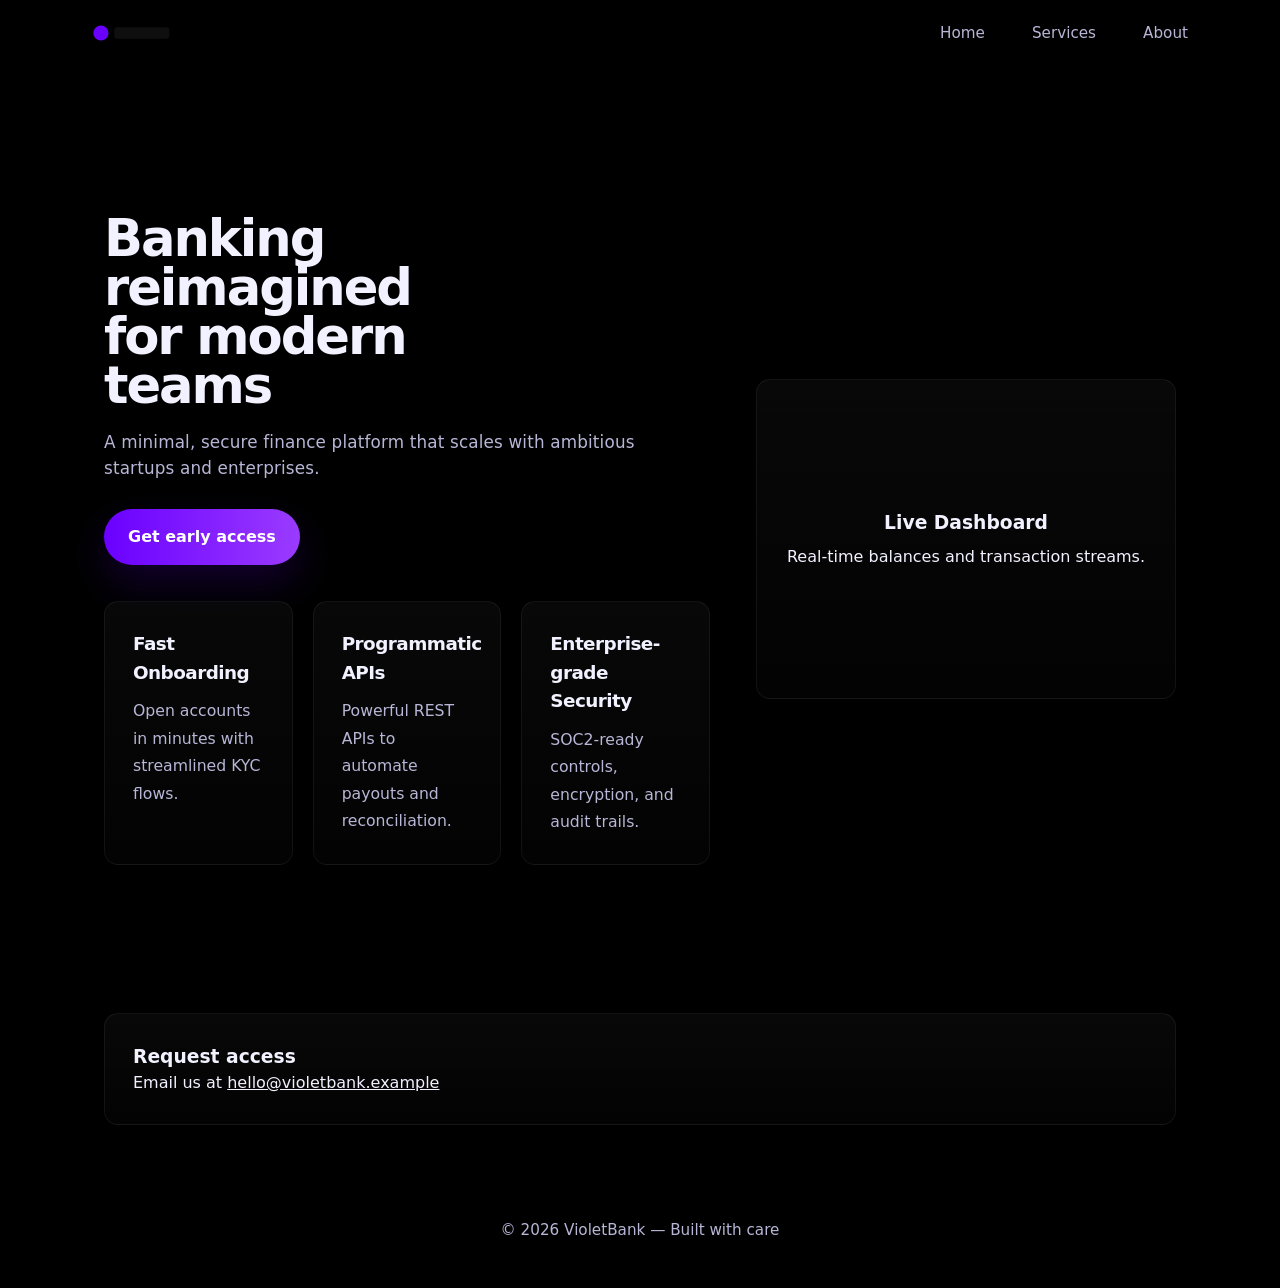
==== index.html @ 82e337f7 "Initial commit: fintech site with HTML, CSS, and JS Co-Authored-By: Claude Sonnet 4.6 <noreply@anthr" ====
<!doctype html>
<html lang="en">
<head>
  <meta charset="utf-8" />
  <meta name="viewport" content="width=device-width,initial-scale=1" />
  <title>VioletBank — Modern Fintech</title>
  <link rel="stylesheet" href="css/style.css">
</head>
<body>
  <header class="container header">
    <div class="logo nav-fade"><img src="assets/logo.svg" alt="logo" height="38"></div>
    <nav class="nav nav-fade">
      <a href="index.html">Home</a>
      <a href="services.html">Services</a>
      <a href="about.html">About</a>
    </nav>
  </header>

  <main class="container">
    <section class="hero">
      <div>
        <h1 class="fade-up">Banking reimagined for modern teams</h1>
        <p class="lead fade-up">A minimal, secure finance platform that scales with ambitious startups and enterprises.</p>
        <a class="cta fade-up" href="#contact">Get early access</a>

        <div class="features fade-up" style="margin-top:36px">
          <div class="card feature">
            <h3>Fast Onboarding</h3>
            <p class="muted">Open accounts in minutes with streamlined KYC flows.</p>
          </div>
          <div class="card feature">
            <h3>Programmatic APIs</h3>
            <p class="muted">Powerful REST APIs to automate payouts and reconciliation.</p>
          </div>
          <div class="card feature">
            <h3>Enterprise-grade Security</h3>
            <p class="muted">SOC2-ready controls, encryption, and audit trails.</p>
          </div>
        </div>
      </div>

      <aside class="card fade-up" style="height:320px;display:flex;align-items:center;justify-content:center">
        <div style="text-align:center">
          <h3 style="margin:0 0 8px 0">Live Dashboard</h3>
          <p class="muted" style="margin:0">Real-time balances and transaction streams.</p>
        </div>
      </aside>
    </section>

    <section id="contact" style="margin-top:48px">
      <div class="card fade-up">
        <h3>Request access</h3>
        <p class="muted">Email us at <a href="mailto:hello@violetbank.example">hello@violetbank.example</a></p>
      </div>
    </section>
  </main>

  <footer class="container footer">
    © 2026 VioletBank — Built with care
  </footer>

  <script src="js/main.js"></script>
</body>
</html>
---- css/style.css ----
:root{
  --bg:#000000;
  --surface:#0a0a0a;
  --text:#f2f1ff;
  --muted:#b8b6d6;
  --accent:#6A00FF;
  --accent-soft:rgba(106,0,255,0.14);
  --radius:14px;
  --gap:28px;
  --font-sans:"Inter", "Inter var", ui-sans-serif, system-ui, -apple-system, "Segoe UI", sans-serif;
  --fw-regular:400;
  --fw-medium:500;
  --fw-bold:700;
}
*{box-sizing:border-box}
html{scroll-behavior:smooth;font-size:16px;}
body{min-height:100%;margin:0;font-family:var(--font-sans);background:var(--bg);color:var(--text);-webkit-font-smoothing:antialiased;-moz-osx-font-smoothing:grayscale;line-height:1.55;}
img{max-width:100%;display:block}
.container{max-width:1120px;margin:0 auto;padding:48px 24px}
.header{display:flex;align-items:center;justify-content:space-between;padding:14px 0}
.logo{display:flex;align-items:center;gap:12px}
.nav a{color:var(--muted);text-decoration:none;margin-left:18px;padding:8px 12px;border-radius:12px;font-size:0.95rem;font-weight:var(--fw-medium);transition:color .24s ease, background .24s ease}
.nav a:hover{color:var(--text);background:rgba(106,0,255,0.08)}
.hero{display:grid;grid-template-columns:1fr 420px;gap:46px;align-items:center;padding:100px 0}
.hero h1{font-size:clamp(3rem,4vw,4.4rem);line-height:0.96;margin:0;font-weight:900;letter-spacing:-0.04em;color:var(--text);max-width:11ch}
.lead{color:var(--muted);margin-top:18px;font-size:1.05rem;max-width:620px;letter-spacing:0.01em;}
.cta{display:inline-block;margin-top:28px;padding:16px 24px;background:linear-gradient(90deg,var(--accent),#9a3bff);color:#fff;border-radius:999px;text-decoration:none;font-weight:var(--fw-bold);box-shadow:0 18px 40px rgba(106,0,255,0.18);transition:transform .22s ease, filter .22s ease}
.cta:hover{transform:translateY(-3px);filter:brightness(1.05)}
.card{background:linear-gradient(180deg, rgba(255,255,255,0.03), rgba(255,255,255,0.01));backdrop-filter:blur(18px);border:1px solid rgba(255,255,255,0.06);padding:28px;border-radius:var(--radius)}
.features{display:grid;grid-template-columns:repeat(3, minmax(0,1fr));gap:20px;margin-top:42px}
.feature h3{margin:0 0 10px 0;font-size:1.15rem;font-weight:var(--fw-bold);letter-spacing:-0.03em}
.feature p{margin:0;color:var(--muted);font-size:0.98rem;line-height:1.75}
.section-title{font-size:2rem;font-weight:900;margin:0 0 14px 0;letter-spacing:-0.04em}
.footer{padding:46px 0;color:var(--muted);text-align:center;font-size:0.95rem}
a{color:inherit}
h1,h2,h3,h4,h5,h6{margin:0;font-family:var(--font-sans);font-weight:900}
p{margin:0}
/* animations */
.fade-up{opacity:0;transform:translateY(18px);transition:opacity .72s ease, transform .72s ease}
.fade-up.show{opacity:1;transform:translateY(0)}
.nav-fade{opacity:0;transform:translateY(-10px);transition:opacity .52s ease, transform .52s ease}
.nav-fade.show{opacity:1;transform:translateY(0)}
/* responsive */
@media (max-width:900px){.hero{grid-template-columns:1fr;}.features{grid-template-columns:1fr}.container{padding:38px 20px}.hero{padding:72px 0}}
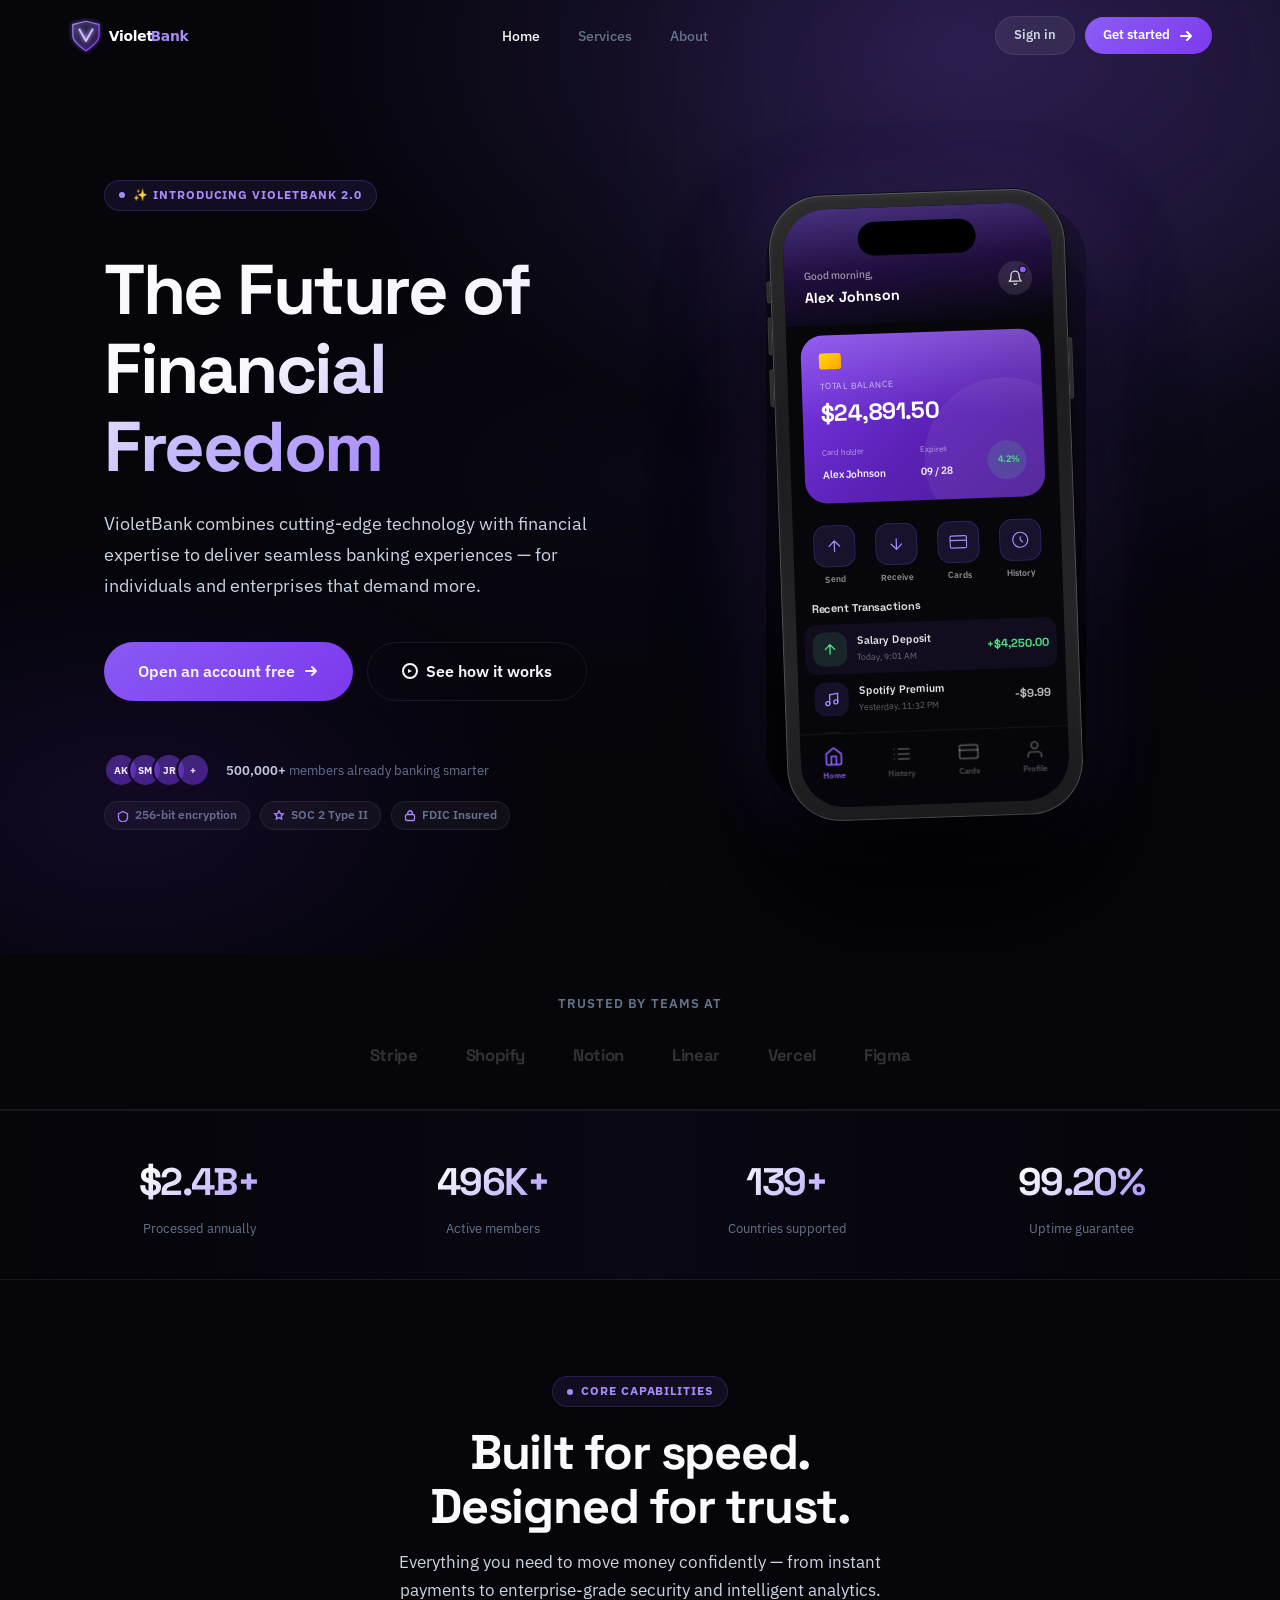
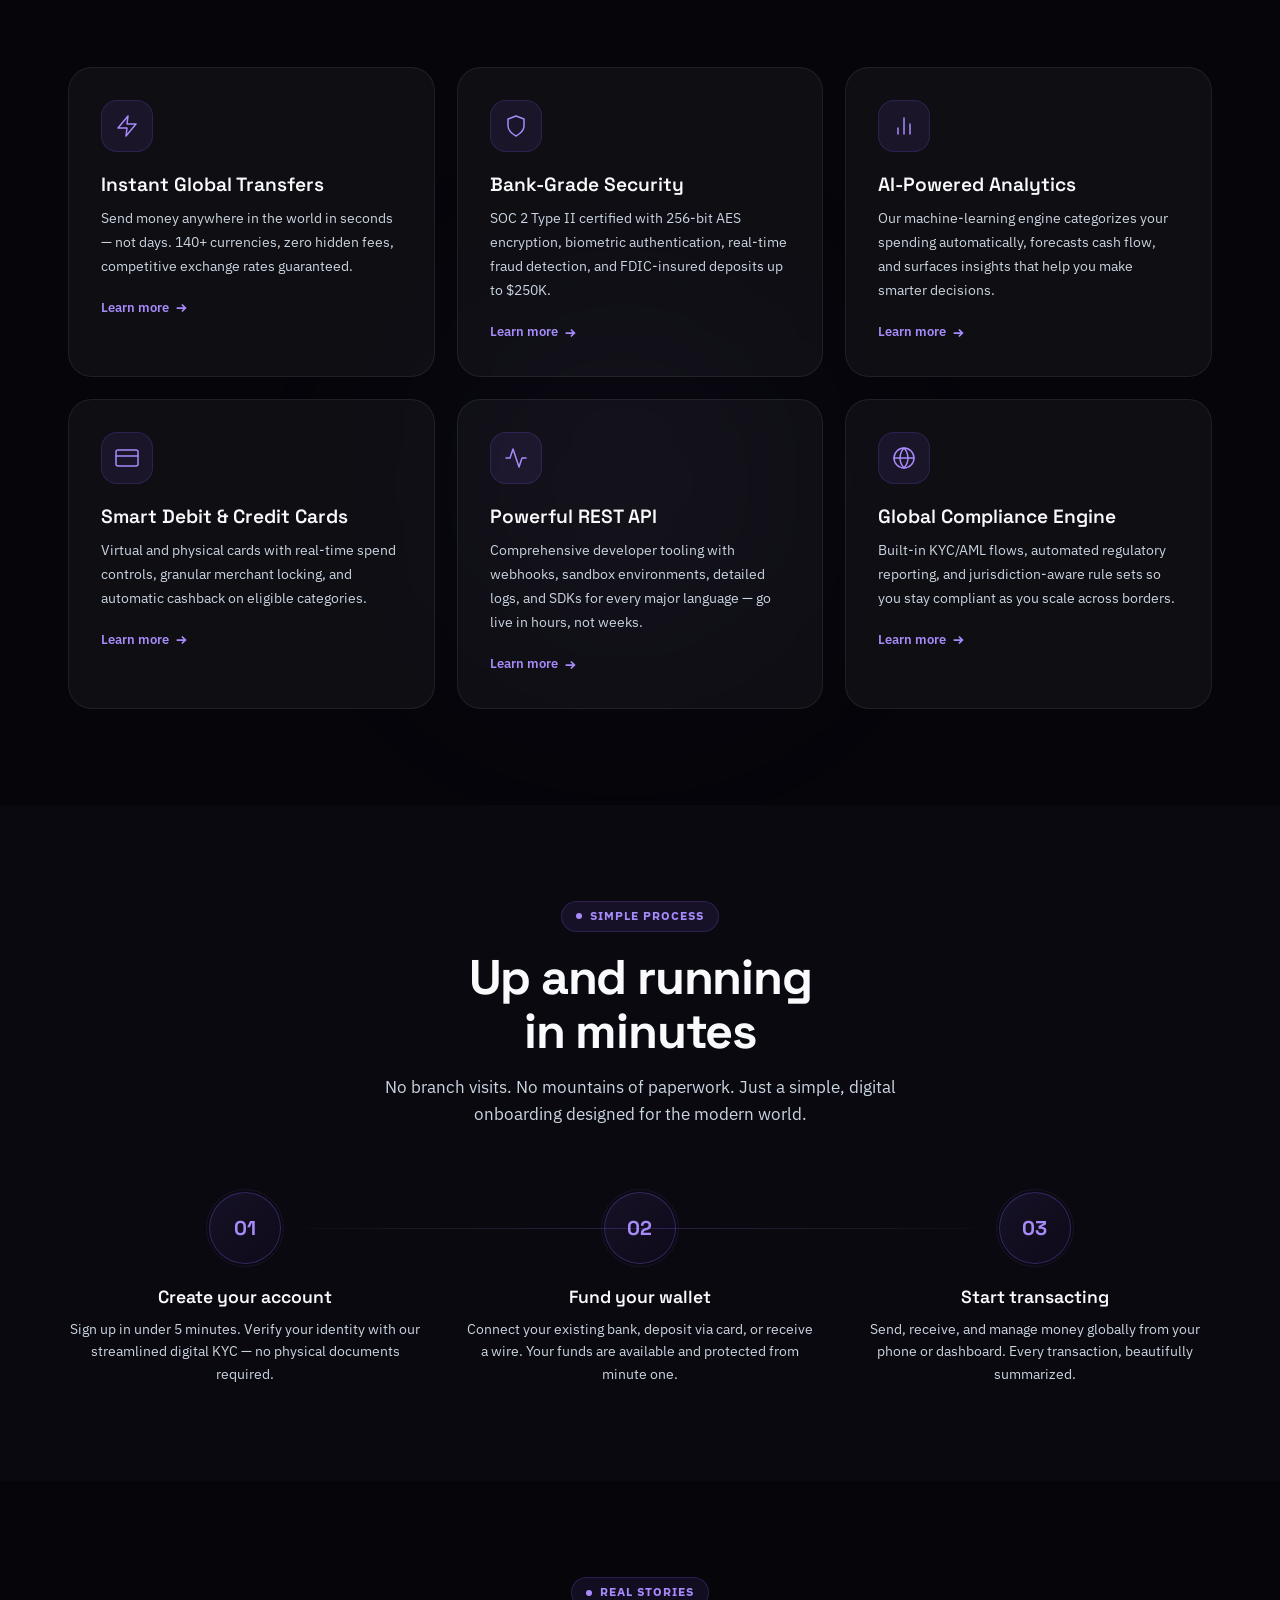
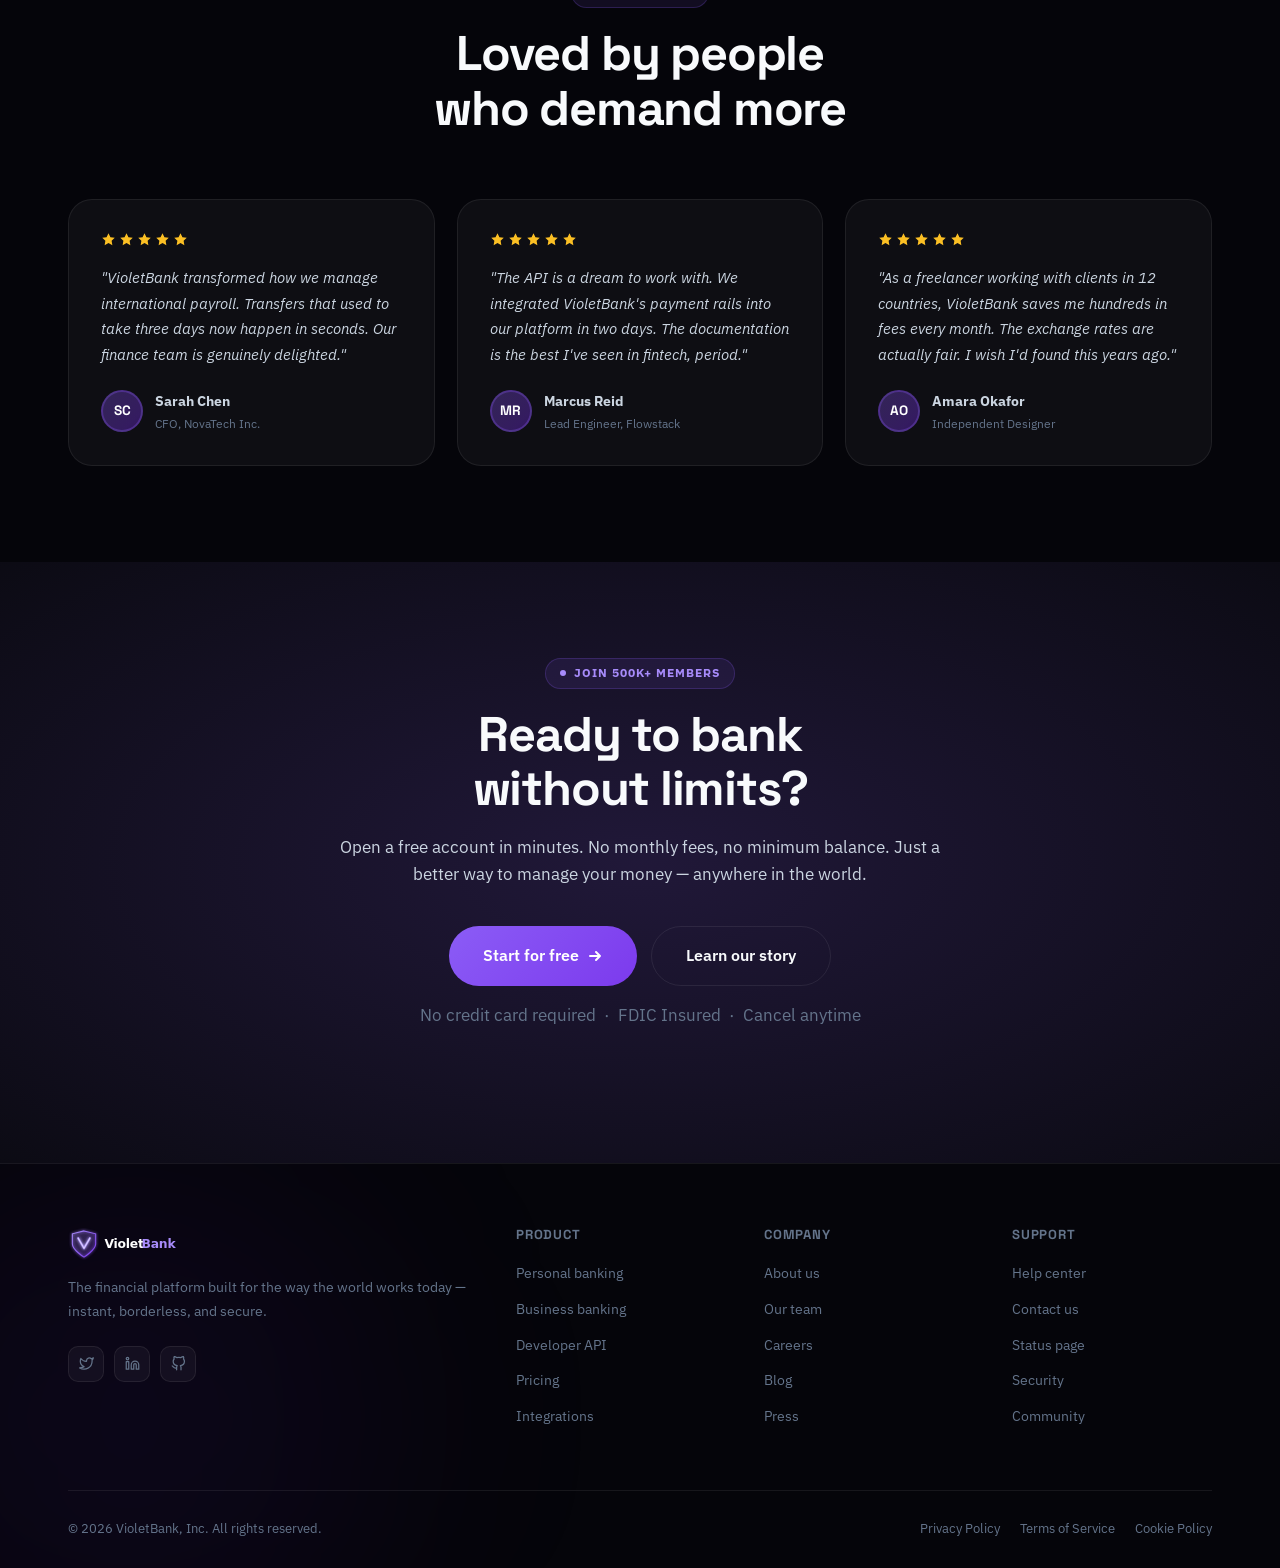
==== commit 244e40e3: "Complete redesign: 3-page fintech site with sign-in page - Full redesign of index.html, services.htm" ====
--- a/index.html
+++ b/index.html
@@ -2,63 +2,581 @@
 <html lang="en">
 <head>
   <meta charset="utf-8" />
-  <meta name="viewport" content="width=device-width,initial-scale=1" />
-  <title>VioletBank — Modern Fintech</title>
-  <link rel="stylesheet" href="css/style.css">
+  <meta name="viewport" content="width=device-width, initial-scale=1" />
+  <title>VioletBank — The Future of Financial Freedom</title>
+  <meta name="description" content="Seamless banking for modern individuals and enterprises. Instant transfers, bank-grade security, and AI-powered analytics." />
+  <link rel="preconnect" href="https://fonts.googleapis.com" />
+  <link rel="preconnect" href="https://fonts.gstatic.com" crossorigin />
+  <link rel="stylesheet" href="css/style.css" />
 </head>
 <body>
-  <header class="container header">
-    <div class="logo nav-fade"><img src="assets/logo.svg" alt="logo" height="38"></div>
-    <nav class="nav nav-fade">
-      <a href="index.html">Home</a>
-      <a href="services.html">Services</a>
-      <a href="about.html">About</a>
-    </nav>
-  </header>
-
-  <main class="container">
-    <section class="hero">
+
+<!-- Ambient background blobs -->
+<div class="blobs" aria-hidden="true">
+  <div class="blob blob-1"></div>
+  <div class="blob blob-2"></div>
+  <div class="blob blob-3"></div>
+</div>
+
+<!-- ─── Navigation ─── -->
+<nav class="nav" role="navigation" aria-label="Main navigation">
+  <div class="container nav-inner">
+    <a href="index.html" class="nav-logo" aria-label="VioletBank home">
+      <img src="assets/logo.svg" alt="VioletBank" height="36" style="display:block;">
+    </a>
+    <ul class="nav-links" role="list">
+      <li><a href="index.html" class="active">Home</a></li>
+      <li><a href="services.html">Services</a></li>
+      <li><a href="about.html">About</a></li>
+    </ul>
+    <div class="nav-actions">
+      <a href="signin.html" class="btn btn-ghost btn-sm">Sign in</a>
+      <a href="services.html" class="btn btn-primary btn-sm">Get started
+        <svg viewBox="0 0 16 16" fill="none" stroke="currentColor" stroke-width="2" stroke-linecap="round" stroke-linejoin="round"><path d="M3 8h10M9 4l4 4-4 4"/></svg>
+      </a>
+    </div>
+    <button class="hamburger" aria-label="Open menu" aria-expanded="false">
+      <span></span><span></span><span></span>
+    </button>
+  </div>
+</nav>
+
+<!-- Mobile nav overlay -->
+<div class="mobile-nav" role="dialog" aria-label="Mobile navigation">
+  <a href="index.html">Home</a>
+  <a href="services.html">Services</a>
+  <a href="about.html">About</a>
+  <a href="services.html" class="btn btn-primary btn-lg" style="margin-top:12px;">Get started</a>
+</div>
+
+<!-- ═══════════════════════════════════════
+     HERO
+     ═══════════════════════════════════════ -->
+<section class="hero" aria-labelledby="hero-heading">
+  <div class="hero-bg" aria-hidden="true"></div>
+  <div class="container">
+    <div class="hero-grid">
+
+      <!-- Left: copy -->
       <div>
-        <h1 class="fade-up">Banking reimagined for modern teams</h1>
-        <p class="lead fade-up">A minimal, secure finance platform that scales with ambitious startups and enterprises.</p>
-        <a class="cta fade-up" href="#contact">Get early access</a>
-
-        <div class="features fade-up" style="margin-top:36px">
-          <div class="card feature">
-            <h3>Fast Onboarding</h3>
-            <p class="muted">Open accounts in minutes with streamlined KYC flows.</p>
+        <div class="hero-eyebrow reveal">
+          <span class="section-label">&#x2728; Introducing VioletBank 2.0</span>
+        </div>
+
+        <h1 id="hero-heading" class="reveal d1">
+          The Future of<br>
+          <span class="g-text">Financial<br>Freedom</span>
+        </h1>
+
+        <p class="hero-desc reveal d2">
+          VioletBank combines cutting-edge technology with financial expertise to deliver seamless banking experiences — for individuals and enterprises that demand more.
+        </p>
+
+        <div class="hero-actions reveal d3">
+          <a href="services.html" class="btn btn-primary btn-lg">
+            Open an account free
+            <svg viewBox="0 0 16 16" fill="none" stroke="currentColor" stroke-width="2" stroke-linecap="round" stroke-linejoin="round"><path d="M3 8h10M9 4l4 4-4 4"/></svg>
+          </a>
+          <a href="#how" class="btn btn-outline btn-lg">
+            <svg viewBox="0 0 16 16" fill="none" stroke="currentColor" stroke-width="2"><circle cx="8" cy="8" r="7"/><path d="M6 10l4-2-4-2v4z" fill="currentColor" stroke="none"/></svg>
+            See how it works
+          </a>
+        </div>
+
+        <div class="hero-trust reveal d4">
+          <div class="hero-avatars" aria-hidden="true">
+            <div class="hero-av">AK</div>
+            <div class="hero-av">SM</div>
+            <div class="hero-av">JR</div>
+            <div class="hero-av">+</div>
           </div>
-          <div class="card feature">
-            <h3>Programmatic APIs</h3>
-            <p class="muted">Powerful REST APIs to automate payouts and reconciliation.</p>
+          <p class="hero-trust-label">
+            <strong>500,000+</strong> members already banking smarter
+          </p>
+        </div>
+
+        <div class="hero-badges reveal d5">
+          <span class="hero-badge">
+            <svg viewBox="0 0 16 16" fill="none" stroke="currentColor" stroke-width="1.8"><path d="M8 2L2 5v5c0 3 2.8 5.3 6 6 3.2-.7 6-3 6-6V5z"/></svg>
+            256-bit encryption
+          </span>
+          <span class="hero-badge">
+            <svg viewBox="0 0 16 16" fill="none" stroke="currentColor" stroke-width="1.8"><path d="M8 1l1.8 3.7 4 .6-2.9 2.8.7 4L8 10.1 4.4 12l.7-4L2.2 5.3l4-.6z"/></svg>
+            SOC 2 Type II
+          </span>
+          <span class="hero-badge">
+            <svg viewBox="0 0 16 16" fill="none" stroke="currentColor" stroke-width="1.8"><rect x="2" y="6" width="12" height="8" rx="2"/><path d="M5 6V4a3 3 0 016 0v2"/></svg>
+            FDIC Insured
+          </span>
+        </div>
+      </div>
+
+      <!-- Right: iPhone Mockup -->
+      <div class="iphone-wrapper reveal-scale d2">
+        <div class="iphone-glow" aria-hidden="true"></div>
+        <div class="iphone-outer-glow" aria-hidden="true"></div>
+
+        <div class="iphone" role="img" aria-label="VioletBank mobile app preview">
+          <!-- Physical buttons -->
+          <div class="iphone-btn iphone-mute"  aria-hidden="true"></div>
+          <div class="iphone-btn iphone-vol-u" aria-hidden="true"></div>
+          <div class="iphone-btn iphone-vol-d" aria-hidden="true"></div>
+          <div class="iphone-btn iphone-power" aria-hidden="true"></div>
+
+          <div class="iphone-screen">
+            <div class="di" aria-hidden="true"></div>
+
+            <div class="app">
+              <!-- App Header -->
+              <div class="app-hdr">
+                <div class="app-hdr-row">
+                  <div>
+                    <div class="app-greeting">Good morning,</div>
+                    <div class="app-user-name">Alex Johnson</div>
+                  </div>
+                  <div class="app-bell" aria-hidden="true">
+                    <svg viewBox="0 0 24 24" fill="none" stroke="currentColor" stroke-width="2" stroke-linecap="round" stroke-linejoin="round"><path d="M18 8A6 6 0 006 8c0 7-3 9-3 9h18s-3-2-3-9M13.73 21a2 2 0 01-3.46 0"/></svg>
+                    <div class="app-bell-dot"></div>
+                  </div>
+                </div>
+              </div>
+
+              <!-- Balance Card -->
+              <div class="app-card" aria-label="Total balance: $24,891.50">
+                <div class="app-chip" aria-hidden="true"></div>
+                <div class="app-bal-label">TOTAL BALANCE</div>
+                <div class="app-bal-amount">$24,891.50</div>
+                <div class="app-card-row">
+                  <div class="app-card-info">
+                    <label>Card holder</label>
+                    <span>Alex Johnson</span>
+                  </div>
+                  <div class="app-card-info">
+                    <label>Expires</label>
+                    <span>09 / 28</span>
+                  </div>
+                  <div class="app-card-change" aria-label="Up 4.2%">
+                    <svg viewBox="0 0 16 16" fill="none" stroke="currentColor" stroke-width="2.5" stroke-linecap="round"><path d="M8 12V4M4 8l4-4 4 4"/></svg>
+                    4.2%
+                  </div>
+                </div>
+              </div>
+
+              <!-- Quick Actions -->
+              <div class="app-actions" role="list" aria-label="Quick actions">
+                <div class="app-act" role="listitem">
+                  <div class="app-act-ico" aria-hidden="true">
+                    <svg viewBox="0 0 24 24" fill="none" stroke="currentColor" stroke-linecap="round" stroke-linejoin="round"><path d="M12 19V5M5 12l7-7 7 7"/></svg>
+                  </div>
+                  <div class="app-act-label">Send</div>
+                </div>
+                <div class="app-act" role="listitem">
+                  <div class="app-act-ico" aria-hidden="true">
+                    <svg viewBox="0 0 24 24" fill="none" stroke="currentColor" stroke-linecap="round" stroke-linejoin="round"><path d="M12 5v14M19 12l-7 7-7-7"/></svg>
+                  </div>
+                  <div class="app-act-label">Receive</div>
+                </div>
+                <div class="app-act" role="listitem">
+                  <div class="app-act-ico" aria-hidden="true">
+                    <svg viewBox="0 0 24 24" fill="none" stroke="currentColor" stroke-linecap="round" stroke-linejoin="round"><rect x="1" y="4" width="22" height="16" rx="2"/><path d="M1 10h22"/></svg>
+                  </div>
+                  <div class="app-act-label">Cards</div>
+                </div>
+                <div class="app-act" role="listitem">
+                  <div class="app-act-ico" aria-hidden="true">
+                    <svg viewBox="0 0 24 24" fill="none" stroke="currentColor" stroke-linecap="round" stroke-linejoin="round"><circle cx="12" cy="12" r="10"/><path d="M12 8v4l3 3"/></svg>
+                  </div>
+                  <div class="app-act-label">History</div>
+                </div>
+              </div>
+
+              <!-- Transactions -->
+              <div class="app-sec-title">Recent Transactions</div>
+              <div class="app-txs" role="list" aria-label="Recent transactions">
+
+                <div class="app-tx" role="listitem">
+                  <div class="app-tx-ico" style="background:rgba(74,222,128,0.12);" aria-hidden="true">
+                    <svg width="16" height="16" viewBox="0 0 24 24" fill="none" stroke="#4ADE80" stroke-width="2" stroke-linecap="round"><path d="M12 19V5M5 12l7-7 7 7"/></svg>
+                  </div>
+                  <div class="app-tx-info">
+                    <div class="app-tx-name">Salary Deposit</div>
+                    <div class="app-tx-date">Today, 9:01 AM</div>
+                  </div>
+                  <div class="app-tx-amt cr">+$4,250.00</div>
+                </div>
+
+                <div class="app-tx" role="listitem">
+                  <div class="app-tx-ico" style="background:rgba(139,92,246,0.12);" aria-hidden="true">
+                    <svg width="16" height="16" viewBox="0 0 24 24" fill="none" stroke="#A78BFA" stroke-width="2" stroke-linecap="round"><path d="M9 18V5l12-2v13"/><circle cx="6" cy="18" r="3"/><circle cx="18" cy="16" r="3"/></svg>
+                  </div>
+                  <div class="app-tx-info">
+                    <div class="app-tx-name">Spotify Premium</div>
+                    <div class="app-tx-date">Yesterday, 11:32 PM</div>
+                  </div>
+                  <div class="app-tx-amt db">-$9.99</div>
+                </div>
+
+                <div class="app-tx" role="listitem">
+                  <div class="app-tx-ico" style="background:rgba(251,191,36,0.12);" aria-hidden="true">
+                    <svg width="16" height="16" viewBox="0 0 24 24" fill="none" stroke="#FBBF24" stroke-width="2" stroke-linecap="round"><path d="M6 2L3 6v14a2 2 0 002 2h14a2 2 0 002-2V6l-3-4z"/><path d="M3 6h18M16 10a4 4 0 01-8 0"/></svg>
+                  </div>
+                  <div class="app-tx-info">
+                    <div class="app-tx-name">Amazon Purchase</div>
+                    <div class="app-tx-date">Dec 10, 2:14 PM</div>
+                  </div>
+                  <div class="app-tx-amt db">-$67.43</div>
+                </div>
+
+                <div class="app-tx" role="listitem">
+                  <div class="app-tx-ico" style="background:rgba(74,222,128,0.12);" aria-hidden="true">
+                    <svg width="16" height="16" viewBox="0 0 24 24" fill="none" stroke="#4ADE80" stroke-width="2" stroke-linecap="round"><path d="M17 21v-2a4 4 0 00-4-4H5a4 4 0 00-4 4v2"/><circle cx="9" cy="7" r="4"/><path d="M23 21v-2a4 4 0 00-3-3.87M16 3.13a4 4 0 010 7.75"/></svg>
+                  </div>
+                  <div class="app-tx-info">
+                    <div class="app-tx-name">Transfer from Mike</div>
+                    <div class="app-tx-date">Dec 9, 6:48 PM</div>
+                  </div>
+                  <div class="app-tx-amt cr">+$150.00</div>
+                </div>
+
+              </div><!-- /app-txs -->
+
+              <!-- Bottom Nav -->
+              <nav class="app-bnav" aria-label="App navigation">
+                <div class="app-bnav-item on" aria-current="page">
+                  <svg viewBox="0 0 24 24" fill="none" stroke="currentColor" stroke-width="2" stroke-linecap="round" stroke-linejoin="round"><path d="M3 9l9-7 9 7v11a2 2 0 01-2 2H5a2 2 0 01-2-2z"/><polyline points="9 22 9 12 15 12 15 22"/></svg>
+                  <span>Home</span>
+                </div>
+                <div class="app-bnav-item off">
+                  <svg viewBox="0 0 24 24" fill="none" stroke="currentColor" stroke-width="2" stroke-linecap="round" stroke-linejoin="round"><line x1="8" y1="6" x2="21" y2="6"/><line x1="8" y1="12" x2="21" y2="12"/><line x1="8" y1="18" x2="21" y2="18"/><line x1="3" y1="6" x2="3.01" y2="6"/><line x1="3" y1="12" x2="3.01" y2="12"/><line x1="3" y1="18" x2="3.01" y2="18"/></svg>
+                  <span>History</span>
+                </div>
+                <div class="app-bnav-item off">
+                  <svg viewBox="0 0 24 24" fill="none" stroke="currentColor" stroke-width="2" stroke-linecap="round" stroke-linejoin="round"><rect x="1" y="4" width="22" height="16" rx="2"/><path d="M1 10h22"/></svg>
+                  <span>Cards</span>
+                </div>
+                <div class="app-bnav-item off">
+                  <svg viewBox="0 0 24 24" fill="none" stroke="currentColor" stroke-width="2" stroke-linecap="round" stroke-linejoin="round"><path d="M20 21v-2a4 4 0 00-4-4H8a4 4 0 00-4 4v2"/><circle cx="12" cy="7" r="4"/></svg>
+                  <span>Profile</span>
+                </div>
+              </nav>
+
+            </div><!-- /app -->
+          </div><!-- /iphone-screen -->
+        </div><!-- /iphone -->
+      </div><!-- /iphone-wrapper -->
+
+    </div><!-- /hero-grid -->
+  </div>
+</section>
+
+<!-- ─── Trust logos ─── -->
+<div class="trust-bar reveal">
+  <div class="container">
+    <p class="trust-label">Trusted by teams at</p>
+    <div class="trust-logos">
+      <span class="trust-logo">Stripe</span>
+      <span class="trust-logo">Shopify</span>
+      <span class="trust-logo">Notion</span>
+      <span class="trust-logo">Linear</span>
+      <span class="trust-logo">Vercel</span>
+      <span class="trust-logo">Figma</span>
+    </div>
+  </div>
+</div>
+
+<!-- ═══════════════════════════════════════
+     STATS
+     ═══════════════════════════════════════ -->
+<div class="stats-strip">
+  <div class="container">
+    <div class="stats-grid">
+      <div class="stat reveal d1">
+        <span class="stat-val" data-target="2.4" data-suffix="B+" data-prefix="$" data-dec="1">$0B+</span>
+        <p class="stat-lbl">Processed annually</p>
+      </div>
+      <div class="stat reveal d2">
+        <span class="stat-val" data-target="500" data-suffix="K+" >0K+</span>
+        <p class="stat-lbl">Active members</p>
+      </div>
+      <div class="stat reveal d3">
+        <span class="stat-val" data-target="140" data-suffix="+">0+</span>
+        <p class="stat-lbl">Countries supported</p>
+      </div>
+      <div class="stat reveal d4">
+        <span class="stat-val" data-target="99.99" data-suffix="%" data-dec="2">0%</span>
+        <p class="stat-lbl">Uptime guarantee</p>
+      </div>
+    </div>
+  </div>
+</div>
+
+<!-- ═══════════════════════════════════════
+     FEATURES
+     ═══════════════════════════════════════ -->
+<section class="section" aria-labelledby="features-heading">
+  <div class="container">
+    <div class="section-header center">
+      <div class="section-label reveal">Core capabilities</div>
+      <h2 id="features-heading" class="reveal d1">Built for speed.<br>Designed for trust.</h2>
+      <p class="reveal d2">Everything you need to move money confidently — from instant payments to enterprise-grade security and intelligent analytics.</p>
+    </div>
+
+    <div class="features-grid">
+
+      <div class="card feat-card reveal d1">
+        <div class="feat-icon">
+          <svg viewBox="0 0 24 24"><path d="M13 2L3 14h9l-1 8 10-12h-9z" stroke-linecap="round" stroke-linejoin="round"/></svg>
+        </div>
+        <h3>Instant Global Transfers</h3>
+        <p>Send money anywhere in the world in seconds — not days. 140+ currencies, zero hidden fees, competitive exchange rates guaranteed.</p>
+        <a href="services.html" class="feat-link">Learn more <svg viewBox="0 0 16 16" fill="none" stroke="currentColor" stroke-width="2"><path d="M3 8h10M9 4l4 4-4 4"/></svg></a>
+      </div>
+
+      <div class="card feat-card reveal d2">
+        <div class="feat-icon">
+          <svg viewBox="0 0 24 24"><path d="M12 22s8-4 8-10V5l-8-3-8 3v7c0 6 8 10 8 10z" stroke-linecap="round" stroke-linejoin="round"/></svg>
+        </div>
+        <h3>Bank-Grade Security</h3>
+        <p>SOC 2 Type II certified with 256-bit AES encryption, biometric authentication, real-time fraud detection, and FDIC-insured deposits up to $250K.</p>
+        <a href="services.html" class="feat-link">Learn more <svg viewBox="0 0 16 16" fill="none" stroke="currentColor" stroke-width="2"><path d="M3 8h10M9 4l4 4-4 4"/></svg></a>
+      </div>
+
+      <div class="card feat-card reveal d3">
+        <div class="feat-icon">
+          <svg viewBox="0 0 24 24"><line x1="18" y1="20" x2="18" y2="10" stroke-linecap="round"/><line x1="12" y1="20" x2="12" y2="4" stroke-linecap="round"/><line x1="6" y1="20" x2="6" y2="14" stroke-linecap="round"/></svg>
+        </div>
+        <h3>AI-Powered Analytics</h3>
+        <p>Our machine-learning engine categorizes your spending automatically, forecasts cash flow, and surfaces insights that help you make smarter decisions.</p>
+        <a href="services.html" class="feat-link">Learn more <svg viewBox="0 0 16 16" fill="none" stroke="currentColor" stroke-width="2"><path d="M3 8h10M9 4l4 4-4 4"/></svg></a>
+      </div>
+
+      <div class="card feat-card reveal d1">
+        <div class="feat-icon">
+          <svg viewBox="0 0 24 24"><rect x="1" y="4" width="22" height="16" rx="2" stroke-linecap="round"/><path d="M1 10h22" stroke-linecap="round"/></svg>
+        </div>
+        <h3>Smart Debit & Credit Cards</h3>
+        <p>Virtual and physical cards with real-time spend controls, granular merchant locking, and automatic cashback on eligible categories.</p>
+        <a href="services.html" class="feat-link">Learn more <svg viewBox="0 0 16 16" fill="none" stroke="currentColor" stroke-width="2"><path d="M3 8h10M9 4l4 4-4 4"/></svg></a>
+      </div>
+
+      <div class="card feat-card reveal d2">
+        <div class="feat-icon">
+          <svg viewBox="0 0 24 24"><polyline points="22 12 18 12 15 21 9 3 6 12 2 12" stroke-linecap="round" stroke-linejoin="round"/></svg>
+        </div>
+        <h3>Powerful REST API</h3>
+        <p>Comprehensive developer tooling with webhooks, sandbox environments, detailed logs, and SDKs for every major language — go live in hours, not weeks.</p>
+        <a href="services.html" class="feat-link">Learn more <svg viewBox="0 0 16 16" fill="none" stroke="currentColor" stroke-width="2"><path d="M3 8h10M9 4l4 4-4 4"/></svg></a>
+      </div>
+
+      <div class="card feat-card reveal d3">
+        <div class="feat-icon">
+          <svg viewBox="0 0 24 24"><circle cx="12" cy="12" r="10" stroke-linecap="round"/><line x1="2" y1="12" x2="22" y2="12" stroke-linecap="round"/><path d="M12 2a15.3 15.3 0 014 10 15.3 15.3 0 01-4 10 15.3 15.3 0 01-4-10 15.3 15.3 0 014-10z" stroke-linecap="round"/></svg>
+        </div>
+        <h3>Global Compliance Engine</h3>
+        <p>Built-in KYC/AML flows, automated regulatory reporting, and jurisdiction-aware rule sets so you stay compliant as you scale across borders.</p>
+        <a href="services.html" class="feat-link">Learn more <svg viewBox="0 0 16 16" fill="none" stroke="currentColor" stroke-width="2"><path d="M3 8h10M9 4l4 4-4 4"/></svg></a>
+      </div>
+
+    </div>
+  </div>
+</section>
+
+<!-- ═══════════════════════════════════════
+     HOW IT WORKS
+     ═══════════════════════════════════════ -->
+<section id="how" class="section how-bg" aria-labelledby="how-heading">
+  <div class="container">
+    <div class="section-header center">
+      <div class="section-label reveal">Simple process</div>
+      <h2 id="how-heading" class="reveal d1">Up and running<br>in minutes</h2>
+      <p class="reveal d2">No branch visits. No mountains of paperwork. Just a simple, digital onboarding designed for the modern world.</p>
+    </div>
+
+    <div class="how-grid">
+      <div class="how-connector" aria-hidden="true"></div>
+
+      <div class="how-step reveal d1">
+        <div class="how-num" aria-hidden="true">01</div>
+        <h3>Create your account</h3>
+        <p>Sign up in under 5 minutes. Verify your identity with our streamlined digital KYC — no physical documents required.</p>
+      </div>
+      <div class="how-step reveal d2">
+        <div class="how-num" aria-hidden="true">02</div>
+        <h3>Fund your wallet</h3>
+        <p>Connect your existing bank, deposit via card, or receive a wire. Your funds are available and protected from minute one.</p>
+      </div>
+      <div class="how-step reveal d3">
+        <div class="how-num" aria-hidden="true">03</div>
+        <h3>Start transacting</h3>
+        <p>Send, receive, and manage money globally from your phone or dashboard. Every transaction, beautifully summarized.</p>
+      </div>
+    </div>
+  </div>
+</section>
+
+<!-- ═══════════════════════════════════════
+     TESTIMONIALS
+     ═══════════════════════════════════════ -->
+<section class="section" aria-labelledby="t-heading">
+  <div class="container">
+    <div class="section-header center">
+      <div class="section-label reveal">Real stories</div>
+      <h2 id="t-heading" class="reveal d1">Loved by people<br>who demand more</h2>
+    </div>
+
+    <div class="t-grid">
+
+      <div class="card t-card reveal d1">
+        <div class="t-stars" aria-label="5 out of 5 stars">
+          <svg viewBox="0 0 24 24"><polygon points="12 2 15.09 8.26 22 9.27 17 14.14 18.18 21.02 12 17.77 5.82 21.02 7 14.14 2 9.27 8.91 8.26 12 2"/></svg>
+          <svg viewBox="0 0 24 24"><polygon points="12 2 15.09 8.26 22 9.27 17 14.14 18.18 21.02 12 17.77 5.82 21.02 7 14.14 2 9.27 8.91 8.26 12 2"/></svg>
+          <svg viewBox="0 0 24 24"><polygon points="12 2 15.09 8.26 22 9.27 17 14.14 18.18 21.02 12 17.77 5.82 21.02 7 14.14 2 9.27 8.91 8.26 12 2"/></svg>
+          <svg viewBox="0 0 24 24"><polygon points="12 2 15.09 8.26 22 9.27 17 14.14 18.18 21.02 12 17.77 5.82 21.02 7 14.14 2 9.27 8.91 8.26 12 2"/></svg>
+          <svg viewBox="0 0 24 24"><polygon points="12 2 15.09 8.26 22 9.27 17 14.14 18.18 21.02 12 17.77 5.82 21.02 7 14.14 2 9.27 8.91 8.26 12 2"/></svg>
+        </div>
+        <p class="t-quote">"VioletBank transformed how we manage international payroll. Transfers that used to take three days now happen in seconds. Our finance team is genuinely delighted."</p>
+        <div class="t-author">
+          <div class="t-av" aria-hidden="true">SC</div>
+          <div>
+            <p class="t-name">Sarah Chen</p>
+            <p class="t-role">CFO, NovaTech Inc.</p>
           </div>
-          <div class="card feature">
-            <h3>Enterprise-grade Security</h3>
-            <p class="muted">SOC2-ready controls, encryption, and audit trails.</p>
+        </div>
+      </div>
+
+      <div class="card t-card reveal d2">
+        <div class="t-stars" aria-label="5 out of 5 stars">
+          <svg viewBox="0 0 24 24"><polygon points="12 2 15.09 8.26 22 9.27 17 14.14 18.18 21.02 12 17.77 5.82 21.02 7 14.14 2 9.27 8.91 8.26 12 2"/></svg>
+          <svg viewBox="0 0 24 24"><polygon points="12 2 15.09 8.26 22 9.27 17 14.14 18.18 21.02 12 17.77 5.82 21.02 7 14.14 2 9.27 8.91 8.26 12 2"/></svg>
+          <svg viewBox="0 0 24 24"><polygon points="12 2 15.09 8.26 22 9.27 17 14.14 18.18 21.02 12 17.77 5.82 21.02 7 14.14 2 9.27 8.91 8.26 12 2"/></svg>
+          <svg viewBox="0 0 24 24"><polygon points="12 2 15.09 8.26 22 9.27 17 14.14 18.18 21.02 12 17.77 5.82 21.02 7 14.14 2 9.27 8.91 8.26 12 2"/></svg>
+          <svg viewBox="0 0 24 24"><polygon points="12 2 15.09 8.26 22 9.27 17 14.14 18.18 21.02 12 17.77 5.82 21.02 7 14.14 2 9.27 8.91 8.26 12 2"/></svg>
+        </div>
+        <p class="t-quote">"The API is a dream to work with. We integrated VioletBank's payment rails into our platform in two days. The documentation is the best I've seen in fintech, period."</p>
+        <div class="t-author">
+          <div class="t-av" aria-hidden="true">MR</div>
+          <div>
+            <p class="t-name">Marcus Reid</p>
+            <p class="t-role">Lead Engineer, Flowstack</p>
           </div>
         </div>
       </div>
 
-      <aside class="card fade-up" style="height:320px;display:flex;align-items:center;justify-content:center">
-        <div style="text-align:center">
-          <h3 style="margin:0 0 8px 0">Live Dashboard</h3>
-          <p class="muted" style="margin:0">Real-time balances and transaction streams.</p>
-        </div>
-      </aside>
-    </section>
-
-    <section id="contact" style="margin-top:48px">
-      <div class="card fade-up">
-        <h3>Request access</h3>
-        <p class="muted">Email us at <a href="mailto:hello@violetbank.example">hello@violetbank.example</a></p>
-      </div>
-    </section>
-  </main>
-
-  <footer class="container footer">
-    © 2026 VioletBank — Built with care
-  </footer>
-
-  <script src="js/main.js"></script>
+      <div class="card t-card reveal d3">
+        <div class="t-stars" aria-label="5 out of 5 stars">
+          <svg viewBox="0 0 24 24"><polygon points="12 2 15.09 8.26 22 9.27 17 14.14 18.18 21.02 12 17.77 5.82 21.02 7 14.14 2 9.27 8.91 8.26 12 2"/></svg>
+          <svg viewBox="0 0 24 24"><polygon points="12 2 15.09 8.26 22 9.27 17 14.14 18.18 21.02 12 17.77 5.82 21.02 7 14.14 2 9.27 8.91 8.26 12 2"/></svg>
+          <svg viewBox="0 0 24 24"><polygon points="12 2 15.09 8.26 22 9.27 17 14.14 18.18 21.02 12 17.77 5.82 21.02 7 14.14 2 9.27 8.91 8.26 12 2"/></svg>
+          <svg viewBox="0 0 24 24"><polygon points="12 2 15.09 8.26 22 9.27 17 14.14 18.18 21.02 12 17.77 5.82 21.02 7 14.14 2 9.27 8.91 8.26 12 2"/></svg>
+          <svg viewBox="0 0 24 24"><polygon points="12 2 15.09 8.26 22 9.27 17 14.14 18.18 21.02 12 17.77 5.82 21.02 7 14.14 2 9.27 8.91 8.26 12 2"/></svg>
+        </div>
+        <p class="t-quote">"As a freelancer working with clients in 12 countries, VioletBank saves me hundreds in fees every month. The exchange rates are actually fair. I wish I'd found this years ago."</p>
+        <div class="t-author">
+          <div class="t-av" aria-hidden="true">AO</div>
+          <div>
+            <p class="t-name">Amara Okafor</p>
+            <p class="t-role">Independent Designer</p>
+          </div>
+        </div>
+      </div>
+
+    </div>
+  </div>
+</section>
+
+<!-- ═══════════════════════════════════════
+     CTA BANNER
+     ═══════════════════════════════════════ -->
+<section class="section cta-section" aria-labelledby="cta-heading">
+  <div class="cta-bg" aria-hidden="true"></div>
+  <div class="container">
+    <div class="cta-inner">
+      <div class="section-label reveal" style="margin-inline:auto;">Join 500K+ members</div>
+      <h2 id="cta-heading" class="reveal d1">Ready to bank<br>without limits?</h2>
+      <p class="reveal d2">Open a free account in minutes. No monthly fees, no minimum balance. Just a better way to manage your money — anywhere in the world.</p>
+      <div class="cta-actions reveal d3">
+        <a href="services.html" class="btn btn-primary btn-lg">
+          Start for free
+          <svg viewBox="0 0 16 16" fill="none" stroke="currentColor" stroke-width="2" stroke-linecap="round" stroke-linejoin="round"><path d="M3 8h10M9 4l4 4-4 4"/></svg>
+        </a>
+        <a href="about.html" class="btn btn-outline btn-lg">Learn our story</a>
+      </div>
+      <p class="cta-note reveal d4">No credit card required &nbsp;·&nbsp; FDIC Insured &nbsp;·&nbsp; Cancel anytime</p>
+    </div>
+  </div>
+</section>
+
+<!-- ═══════════════════════════════════════
+     FOOTER
+     ═══════════════════════════════════════ -->
+<footer class="footer" role="contentinfo">
+  <div class="container">
+    <div class="footer-grid">
+
+      <div class="footer-brand">
+        <div class="footer-logo-row">
+          <img src="assets/logo.svg" alt="VioletBank" height="32">
+        </div>
+        <p class="footer-desc">The financial platform built for the way the world works today — instant, borderless, and secure.</p>
+        <div class="footer-socials" aria-label="Social media links">
+          <a href="#" class="footer-soc" aria-label="Twitter / X">
+            <svg viewBox="0 0 24 24" fill="none" stroke="currentColor" stroke-width="2" stroke-linecap="round" stroke-linejoin="round"><path d="M23 3a10.9 10.9 0 01-3.14 1.53 4.48 4.48 0 00-7.86 3v1A10.66 10.66 0 013 4s-4 9 5 13a11.64 11.64 0 01-7 2c9 5 20 0 20-11.5a4.5 4.5 0 00-.08-.83A7.72 7.72 0 0023 3z"/></svg>
+          </a>
+          <a href="#" class="footer-soc" aria-label="LinkedIn">
+            <svg viewBox="0 0 24 24" fill="none" stroke="currentColor" stroke-width="2" stroke-linecap="round" stroke-linejoin="round"><path d="M16 8a6 6 0 016 6v7h-4v-7a2 2 0 00-2-2 2 2 0 00-2 2v7h-4v-7a6 6 0 016-6z"/><rect x="2" y="9" width="4" height="12"/><circle cx="4" cy="4" r="2"/></svg>
+          </a>
+          <a href="#" class="footer-soc" aria-label="GitHub">
+            <svg viewBox="0 0 24 24" fill="none" stroke="currentColor" stroke-width="2" stroke-linecap="round" stroke-linejoin="round"><path d="M9 19c-5 1.5-5-2.5-7-3m14 6v-3.87a3.37 3.37 0 00-.94-2.61c3.14-.35 6.44-1.54 6.44-7A5.44 5.44 0 0020 4.77 5.07 5.07 0 0019.91 1S18.73.65 16 2.48a13.38 13.38 0 00-7 0C6.27.65 5.09 1 5.09 1A5.07 5.07 0 005 4.77a5.44 5.44 0 00-1.5 3.78c0 5.42 3.3 6.61 6.44 7A3.37 3.37 0 009 18.13V22"/></svg>
+          </a>
+        </div>
+      </div>
+
+      <div class="footer-col">
+        <h4>Product</h4>
+        <ul>
+          <li><a href="services.html">Personal banking</a></li>
+          <li><a href="services.html">Business banking</a></li>
+          <li><a href="services.html">Developer API</a></li>
+          <li><a href="services.html">Pricing</a></li>
+          <li><a href="services.html">Integrations</a></li>
+        </ul>
+      </div>
+
+      <div class="footer-col">
+        <h4>Company</h4>
+        <ul>
+          <li><a href="about.html">About us</a></li>
+          <li><a href="about.html">Our team</a></li>
+          <li><a href="about.html">Careers</a></li>
+          <li><a href="#">Blog</a></li>
+          <li><a href="#">Press</a></li>
+        </ul>
+      </div>
+
+      <div class="footer-col">
+        <h4>Support</h4>
+        <ul>
+          <li><a href="#">Help center</a></li>
+          <li><a href="#">Contact us</a></li>
+          <li><a href="#">Status page</a></li>
+          <li><a href="#">Security</a></li>
+          <li><a href="#">Community</a></li>
+        </ul>
+      </div>
+
+    </div>
+
+    <div class="footer-bottom">
+      <p class="footer-copy">&copy; 2026 VioletBank, Inc. All rights reserved.</p>
+      <div class="footer-legal">
+        <a href="#">Privacy Policy</a>
+        <a href="#">Terms of Service</a>
+        <a href="#">Cookie Policy</a>
+      </div>
+    </div>
+  </div>
+</footer>
+
+<script src="js/main.js"></script>
 </body>
 </html>
--- a/css/style.css
+++ b/css/style.css
@@ -1,44 +1,881 @@
-:root{
-  --bg:#000000;
-  --surface:#0a0a0a;
-  --text:#f2f1ff;
-  --muted:#b8b6d6;
-  --accent:#6A00FF;
-  --accent-soft:rgba(106,0,255,0.14);
-  --radius:14px;
-  --gap:28px;
-  --font-sans:"Inter", "Inter var", ui-sans-serif, system-ui, -apple-system, "Segoe UI", sans-serif;
-  --fw-regular:400;
-  --fw-medium:500;
-  --fw-bold:700;
-}
-*{box-sizing:border-box}
-html{scroll-behavior:smooth;font-size:16px;}
-body{min-height:100%;margin:0;font-family:var(--font-sans);background:var(--bg);color:var(--text);-webkit-font-smoothing:antialiased;-moz-osx-font-smoothing:grayscale;line-height:1.55;}
-img{max-width:100%;display:block}
-.container{max-width:1120px;margin:0 auto;padding:48px 24px}
-.header{display:flex;align-items:center;justify-content:space-between;padding:14px 0}
-.logo{display:flex;align-items:center;gap:12px}
-.nav a{color:var(--muted);text-decoration:none;margin-left:18px;padding:8px 12px;border-radius:12px;font-size:0.95rem;font-weight:var(--fw-medium);transition:color .24s ease, background .24s ease}
-.nav a:hover{color:var(--text);background:rgba(106,0,255,0.08)}
-.hero{display:grid;grid-template-columns:1fr 420px;gap:46px;align-items:center;padding:100px 0}
-.hero h1{font-size:clamp(3rem,4vw,4.4rem);line-height:0.96;margin:0;font-weight:900;letter-spacing:-0.04em;color:var(--text);max-width:11ch}
-.lead{color:var(--muted);margin-top:18px;font-size:1.05rem;max-width:620px;letter-spacing:0.01em;}
-.cta{display:inline-block;margin-top:28px;padding:16px 24px;background:linear-gradient(90deg,var(--accent),#9a3bff);color:#fff;border-radius:999px;text-decoration:none;font-weight:var(--fw-bold);box-shadow:0 18px 40px rgba(106,0,255,0.18);transition:transform .22s ease, filter .22s ease}
-.cta:hover{transform:translateY(-3px);filter:brightness(1.05)}
-.card{background:linear-gradient(180deg, rgba(255,255,255,0.03), rgba(255,255,255,0.01));backdrop-filter:blur(18px);border:1px solid rgba(255,255,255,0.06);padding:28px;border-radius:var(--radius)}
-.features{display:grid;grid-template-columns:repeat(3, minmax(0,1fr));gap:20px;margin-top:42px}
-.feature h3{margin:0 0 10px 0;font-size:1.15rem;font-weight:var(--fw-bold);letter-spacing:-0.03em}
-.feature p{margin:0;color:var(--muted);font-size:0.98rem;line-height:1.75}
-.section-title{font-size:2rem;font-weight:900;margin:0 0 14px 0;letter-spacing:-0.04em}
-.footer{padding:46px 0;color:var(--muted);text-align:center;font-size:0.95rem}
-a{color:inherit}
-h1,h2,h3,h4,h5,h6{margin:0;font-family:var(--font-sans);font-weight:900}
-p{margin:0}
-/* animations */
-.fade-up{opacity:0;transform:translateY(18px);transition:opacity .72s ease, transform .72s ease}
-.fade-up.show{opacity:1;transform:translateY(0)}
-.nav-fade{opacity:0;transform:translateY(-10px);transition:opacity .52s ease, transform .52s ease}
-.nav-fade.show{opacity:1;transform:translateY(0)}
-/* responsive */
-@media (max-width:900px){.hero{grid-template-columns:1fr;}.features{grid-template-columns:1fr}.container{padding:38px 20px}.hero{padding:72px 0}}+/* =====================================================
+   VIOLETBANK — Design System
+   Black & Purple | Modern Fintech | 3-Page Site
+   ===================================================== */
+
+@import url('https://fonts.googleapis.com/css2?family=IBM+Plex+Sans:ital,wght@0,300;0,400;0,500;0,600;0,700;1,400&family=Space+Grotesk:wght@400;500;600;700;800&display=swap');
+
+/* ─── Tokens ─── */
+:root {
+  --bg:           #05050a;
+  --bg-2:         #09090f;
+  --surface:      rgba(255,255,255,0.038);
+  --surface-2:    rgba(255,255,255,0.068);
+  --surface-h:    rgba(255,255,255,0.095);
+  --purple:       #8B5CF6;
+  --purple-d:     #7C3AED;
+  --purple-l:     #A78BFA;
+  --purple-xl:    #C4B5FD;
+  --glow:         rgba(139,92,246,0.28);
+  --glow-sm:      rgba(139,92,246,0.14);
+  --text:         #F8FAFC;
+  --text-2:       #CBD5E1;
+  --text-m:       #64748B;
+  --border:       rgba(255,255,255,0.075);
+  --border-p:     rgba(139,92,246,0.35);
+  --r-sm:         8px;
+  --r:            16px;
+  --r-lg:         24px;
+  --r-xl:         32px;
+  --ease:         cubic-bezier(0.16, 1, 0.3, 1);
+  --ease-spring:  cubic-bezier(0.34, 1.56, 0.64, 1);
+  --font-d:       'Space Grotesk', system-ui, sans-serif;
+  --font-b:       'IBM Plex Sans', system-ui, sans-serif;
+  --nav-h:        72px;
+}
+
+/* ─── Reset ─── */
+*, *::before, *::after { box-sizing: border-box; margin: 0; padding: 0; }
+html { scroll-behavior: smooth; -webkit-font-smoothing: antialiased; -moz-osx-font-smoothing: grayscale; }
+body {
+  background: var(--bg);
+  color: var(--text);
+  font-family: var(--font-b);
+  font-size: 1rem;
+  line-height: 1.6;
+  overflow-x: hidden;
+  animation: pageIn 500ms var(--ease) both;
+}
+@keyframes pageIn { from { opacity: 0; transform: translateY(10px); } to { opacity: 1; transform: none; } }
+img { display: block; max-width: 100%; }
+a { color: inherit; text-decoration: none; }
+ul { list-style: none; }
+h1, h2, h3, h4 { font-family: var(--font-d); line-height: 1.12; }
+h1 { font-size: clamp(2.6rem, 5.5vw, 5rem); font-weight: 800; letter-spacing: -0.035em; }
+h2 { font-size: clamp(1.9rem, 3.8vw, 3.2rem); font-weight: 700; letter-spacing: -0.025em; }
+h3 { font-size: 1.2rem; font-weight: 600; }
+p { color: var(--text-2); }
+
+/* ─── Layout ─── */
+.container { max-width: 1200px; margin-inline: auto; padding-inline: 28px; }
+.section { padding-block: 96px; position: relative; z-index: 1; }
+.section-sm { padding-block: 64px; position: relative; z-index: 1; }
+.text-center { text-align: center; }
+.section-label {
+  display: inline-flex; align-items: center; gap: 8px;
+  padding: 5px 14px; border-radius: 999px;
+  background: rgba(139,92,246,0.1);
+  border: 1px solid rgba(139,92,246,0.22);
+  font-size: 0.74rem; font-weight: 700; letter-spacing: 0.08em; text-transform: uppercase;
+  color: var(--purple-l); margin-bottom: 18px;
+}
+.section-label::before { content: ''; width: 6px; height: 6px; border-radius: 50%; background: var(--purple-l); }
+.section-header { margin-bottom: 64px; }
+.section-header p { max-width: 560px; font-size: 1.08rem; margin-top: 14px; }
+.section-header.center { text-align: center; }
+.section-header.center p { margin-inline: auto; }
+
+/* ─── Ambient Background Blobs ─── */
+.blobs { position: fixed; inset: 0; pointer-events: none; z-index: 0; overflow: hidden; }
+.blob {
+  position: absolute; border-radius: 50%;
+  filter: blur(120px); opacity: 0;
+  animation: blobDrift 20s ease-in-out infinite, blobFadeIn 1.5s var(--ease) forwards;
+}
+.blob-1 { width: 700px; height: 700px; background: rgba(139,92,246,0.1); top: -200px; right: -150px; animation-delay: 0s, 0.3s; }
+.blob-2 { width: 500px; height: 500px; background: rgba(109,40,217,0.07); bottom: -100px; left: -120px; animation-delay: -7s, 0.6s; }
+.blob-3 { width: 350px; height: 350px; background: rgba(167,139,250,0.05); top: 40%; left: 35%; animation-delay: -14s, 0.9s; }
+@keyframes blobDrift {
+  0%, 100% { transform: translate(0, 0) scale(1); }
+  25%  { transform: translate(30px, -50px) scale(1.06); }
+  50%  { transform: translate(-20px, 30px) scale(0.95); }
+  75%  { transform: translate(40px, 20px) scale(1.03); }
+}
+@keyframes blobFadeIn { to { opacity: 1; } }
+
+/* ─── Navigation ─── */
+.nav {
+  position: fixed; top: 0; left: 0; right: 0; z-index: 200;
+  height: var(--nav-h);
+  display: flex; align-items: center;
+  transition: background 350ms var(--ease), border-color 350ms;
+  border-bottom: 1px solid transparent;
+}
+.nav.scrolled {
+  background: rgba(5,5,10,0.82);
+  backdrop-filter: blur(24px) saturate(180%);
+  -webkit-backdrop-filter: blur(24px) saturate(180%);
+  border-color: var(--border);
+}
+.nav-inner {
+  display: flex; align-items: center; justify-content: space-between; width: 100%;
+}
+.nav-logo {
+  display: flex; align-items: center;
+  font-family: var(--font-d); font-size: 1.35rem; font-weight: 800;
+  letter-spacing: -0.03em;
+  background: linear-gradient(135deg, var(--text) 45%, var(--purple-l));
+  -webkit-background-clip: text; background-clip: text; -webkit-text-fill-color: transparent;
+}
+.nav-links { display: flex; align-items: center; gap: 6px; }
+.nav-links a {
+  padding: 8px 16px; border-radius: 999px;
+  font-size: 0.88rem; font-weight: 500; color: var(--text-m);
+  transition: color 200ms, background 200ms;
+  cursor: pointer;
+}
+.nav-links a:hover { color: var(--text-2); background: var(--surface); }
+.nav-links a.active { color: var(--text); }
+.nav-actions { display: flex; align-items: center; gap: 10px; }
+
+/* ─── Hamburger ─── */
+.hamburger {
+  display: none; flex-direction: column; gap: 5px; cursor: pointer;
+  padding: 6px; background: var(--surface); border: 1px solid var(--border);
+  border-radius: 10px;
+}
+.hamburger span { display: block; width: 22px; height: 2px; background: var(--text); border-radius: 2px; transition: all 300ms var(--ease); }
+.hamburger.open span:nth-child(1) { transform: translateY(7px) rotate(45deg); }
+.hamburger.open span:nth-child(2) { opacity: 0; transform: scaleX(0); }
+.hamburger.open span:nth-child(3) { transform: translateY(-7px) rotate(-45deg); }
+
+/* Mobile Nav Overlay */
+.mobile-nav {
+  display: none; position: fixed; inset: 0; z-index: 190;
+  background: rgba(5,5,10,0.97); backdrop-filter: blur(24px);
+  -webkit-backdrop-filter: blur(24px);
+  flex-direction: column; align-items: center; justify-content: center; gap: 28px;
+  opacity: 0; pointer-events: none; transition: opacity 320ms var(--ease);
+}
+.mobile-nav.open { opacity: 1; pointer-events: all; }
+.mobile-nav a {
+  font-family: var(--font-d); font-size: 2rem; font-weight: 700;
+  color: var(--text-m); transition: color 200ms;
+}
+.mobile-nav a:hover { color: var(--text); }
+
+/* ─── Buttons ─── */
+.btn {
+  display: inline-flex; align-items: center; justify-content: center; gap: 8px;
+  padding: 12px 24px; border-radius: 999px;
+  font-family: var(--font-b); font-size: 0.9rem; font-weight: 600;
+  border: none; outline: none; cursor: pointer; white-space: nowrap;
+  transition: all 240ms var(--ease);
+}
+.btn-primary {
+  background: linear-gradient(135deg, var(--purple) 0%, var(--purple-d) 100%);
+  color: #fff;
+  box-shadow: 0 0 0 0 var(--glow);
+}
+.btn-primary:hover { transform: translateY(-2px); box-shadow: 0 10px 36px var(--glow); }
+.btn-primary:active { transform: scale(0.96); transition-duration: 100ms; }
+.btn-ghost {
+  background: var(--surface-2); color: var(--text-2);
+  border: 1px solid var(--border);
+}
+.btn-ghost:hover { background: var(--surface-h); border-color: var(--border-p); color: var(--text); }
+.btn-outline {
+  background: transparent; color: var(--text);
+  border: 1px solid var(--border);
+}
+.btn-outline:hover { border-color: var(--purple); color: var(--purple-l); }
+.btn-lg { padding: 16px 34px; font-size: 1rem; }
+.btn-sm { padding: 8px 18px; font-size: 0.8rem; }
+.btn svg { width: 16px; height: 16px; flex-shrink: 0; }
+
+/* ─── Cards ─── */
+.card {
+  background: var(--surface);
+  border: 1px solid var(--border);
+  border-radius: var(--r-lg);
+  padding: 32px;
+  transition: all 320ms var(--ease);
+  position: relative; overflow: hidden;
+}
+.card::before {
+  content: ''; position: absolute;
+  inset: 0; opacity: 0;
+  background: radial-gradient(circle at 25% 0%, rgba(139,92,246,0.12), transparent 55%);
+  transition: opacity 400ms var(--ease);
+  pointer-events: none;
+}
+.card:hover { background: var(--surface-2); border-color: rgba(139,92,246,0.22); transform: translateY(-5px); box-shadow: 0 28px 56px rgba(0,0,0,0.4), 0 0 0 1px rgba(139,92,246,0.08); }
+.card:hover::before { opacity: 1; }
+
+/* ─── Gradient text ─── */
+.g-text {
+  background: linear-gradient(135deg, var(--text) 30%, var(--purple-xl) 65%, var(--purple-l) 100%);
+  -webkit-background-clip: text; background-clip: text; -webkit-text-fill-color: transparent;
+}
+.g-text-p {
+  background: linear-gradient(135deg, var(--purple-l), var(--purple-xl), var(--purple));
+  -webkit-background-clip: text; background-clip: text; -webkit-text-fill-color: transparent;
+}
+
+/* ─── Scroll Reveal ─── */
+.reveal {
+  opacity: 0; transform: translateY(36px);
+  transition: opacity 750ms var(--ease), transform 750ms var(--ease);
+}
+.reveal.vis { opacity: 1; transform: none; }
+.reveal-scale {
+  opacity: 0; transform: scale(0.9);
+  transition: opacity 700ms var(--ease), transform 700ms var(--ease-spring);
+}
+.reveal-scale.vis { opacity: 1; transform: scale(1); }
+.reveal-left {
+  opacity: 0; transform: translateX(-40px);
+  transition: opacity 750ms var(--ease), transform 750ms var(--ease);
+}
+.reveal-left.vis { opacity: 1; transform: none; }
+.reveal-right {
+  opacity: 0; transform: translateX(40px);
+  transition: opacity 750ms var(--ease), transform 750ms var(--ease);
+}
+.reveal-right.vis { opacity: 1; transform: none; }
+.d1 { transition-delay: 80ms; }
+.d2 { transition-delay: 160ms; }
+.d3 { transition-delay: 240ms; }
+.d4 { transition-delay: 320ms; }
+.d5 { transition-delay: 400ms; }
+.d6 { transition-delay: 480ms; }
+
+/* ====================================================
+   HOME — HERO
+   ==================================================== */
+.hero {
+  position: relative; z-index: 1;
+  padding-top: calc(var(--nav-h) + 80px);
+  padding-bottom: 96px;
+  min-height: 100vh;
+  display: flex; align-items: center;
+}
+.hero-bg {
+  position: absolute; inset: 0; pointer-events: none;
+  background:
+    radial-gradient(ellipse 90% 70% at 75% 5%, rgba(139,92,246,0.22), transparent 60%),
+    radial-gradient(ellipse 55% 45% at 10% 85%, rgba(109,40,217,0.13), transparent 60%),
+    radial-gradient(ellipse 40% 30% at 50% 50%, rgba(139,92,246,0.04), transparent);
+}
+.hero-grid {
+  display: grid; grid-template-columns: 1fr 1fr;
+  gap: 72px; align-items: center;
+}
+.hero-eyebrow { margin-bottom: 22px; }
+.hero h1 { margin-bottom: 22px; }
+.hero-desc { font-size: 1.12rem; line-height: 1.72; margin-bottom: 40px; max-width: 500px; }
+.hero-actions { display: flex; gap: 14px; flex-wrap: wrap; margin-bottom: 52px; }
+.hero-trust { display: flex; align-items: center; gap: 16px; flex-wrap: wrap; }
+.hero-avatars { display: flex; flex-shrink: 0; }
+.hero-av {
+  width: 34px; height: 34px; border-radius: 50%;
+  border: 2px solid var(--bg);
+  background: linear-gradient(135deg, rgba(139,92,246,0.4), rgba(109,40,217,0.6));
+  margin-left: -10px; overflow: hidden;
+  display: flex; align-items: center; justify-content: center;
+  font-size: 0.65rem; font-weight: 700; color: #fff;
+}
+.hero-av:first-child { margin-left: 0; }
+.hero-trust-label {
+  font-size: 0.82rem; color: var(--text-m);
+}
+.hero-trust-label strong { color: var(--text-2); font-weight: 600; }
+.hero-badges { display: flex; gap: 10px; flex-wrap: wrap; margin-top: 14px; }
+.hero-badge {
+  display: inline-flex; align-items: center; gap: 6px;
+  padding: 4px 12px; border-radius: 999px;
+  background: var(--surface); border: 1px solid var(--border);
+  font-size: 0.74rem; font-weight: 600; color: var(--text-m);
+}
+.hero-badge svg { width: 12px; height: 12px; stroke: var(--purple-l); }
+
+/* ====================================================
+   IPHONE MOCKUP
+   ==================================================== */
+.iphone-wrapper {
+  position: relative;
+  display: flex; justify-content: center; align-items: center;
+  padding: 40px 0;
+}
+.iphone-glow {
+  position: absolute;
+  width: 380px; height: 380px;
+  background: radial-gradient(circle, rgba(139,92,246,0.35) 0%, transparent 70%);
+  border-radius: 50%; filter: blur(60px);
+  animation: glowPulse 4s ease-in-out infinite;
+  pointer-events: none;
+}
+@keyframes glowPulse {
+  0%, 100% { opacity: 0.6; transform: scale(1); }
+  50%       { opacity: 1;   transform: scale(1.12); }
+}
+.iphone-outer-glow {
+  position: absolute;
+  width: 320px; height: 600px;
+  background: transparent;
+  border-radius: 54px;
+  box-shadow: 0 0 80px 10px rgba(139,92,246,0.18);
+  pointer-events: none;
+}
+
+.iphone {
+  position: relative; z-index: 1;
+  width: 296px; height: 626px;
+  background: linear-gradient(170deg, #2d2d30 0%, #1c1c1e 35%, #252528 70%, #1a1a1c 100%);
+  border-radius: 54px;
+  padding: 14px;
+  box-shadow:
+    inset 0 0 0 1px rgba(255,255,255,0.18),
+    inset 0 3px 6px rgba(255,255,255,0.06),
+    0 0 0 1px rgba(0,0,0,0.5),
+    0 50px 100px rgba(0,0,0,0.75),
+    0 80px 120px rgba(0,0,0,0.45);
+  animation: phoneFloat 7s ease-in-out infinite;
+  transform: rotate(-2deg);
+}
+@keyframes phoneFloat {
+  0%, 100% { transform: rotate(-2deg) translateY(0); }
+  50%       { transform: rotate(-2deg) translateY(-18px); }
+}
+
+/* Physical buttons */
+.iphone-btn {
+  position: absolute; background: #2a2a2c;
+  box-shadow: inset 0 0 0 1px rgba(255,255,255,0.07);
+}
+.iphone-power { width: 4px; height: 62px; right: -4px; top: 150px; border-radius: 0 3px 3px 0; }
+.iphone-vol-u { width: 4px; height: 38px; left: -4px; top: 120px; border-radius: 3px 0 0 3px; }
+.iphone-vol-d { width: 4px; height: 38px; left: -4px; top: 172px; border-radius: 3px 0 0 3px; }
+.iphone-mute  { width: 4px; height: 22px; left: -4px; top: 84px;  border-radius: 3px 0 0 3px; }
+
+/* Screen */
+.iphone-screen {
+  background: #06060b;
+  border-radius: 44px;
+  height: 100%;
+  overflow: hidden;
+  position: relative;
+  display: flex; flex-direction: column;
+}
+/* Dynamic Island */
+.di {
+  position: absolute; top: 14px; left: 50%;
+  transform: translateX(-50%);
+  width: 118px; height: 34px;
+  background: #000; border-radius: 22px;
+  z-index: 20;
+}
+
+/* ─── App UI ─── */
+.app { flex: 1; display: flex; flex-direction: column; position: relative; overflow: hidden; }
+
+/* App Header */
+.app-hdr {
+  padding: 58px 20px 16px;
+  background: linear-gradient(175deg, rgba(139,92,246,0.5) 0%, rgba(109,40,217,0.25) 50%, transparent 100%);
+  position: relative;
+}
+.app-hdr-row { display: flex; align-items: flex-start; justify-content: space-between; }
+.app-greeting { font-size: 0.65rem; color: rgba(255,255,255,0.55); font-weight: 500; font-family: var(--font-b); }
+.app-user-name { font-size: 0.9rem; font-weight: 700; color: #fff; font-family: var(--font-d); margin-top: 2px; }
+.app-bell {
+  width: 34px; height: 34px; border-radius: 50%;
+  background: rgba(255,255,255,0.1);
+  display: flex; align-items: center; justify-content: center;
+  position: relative;
+}
+.app-bell svg { width: 16px; height: 16px; stroke: rgba(255,255,255,0.8); }
+.app-bell-dot {
+  position: absolute; top: 5px; right: 5px;
+  width: 8px; height: 8px; border-radius: 50%;
+  background: #8B5CF6; border: 1.5px solid #06060b;
+}
+
+/* Balance Card */
+.app-card {
+  margin: 10px 14px;
+  padding: 18px;
+  background: linear-gradient(140deg, #7C3AED 0%, #5B21B6 55%, #4C1D95 100%);
+  border-radius: 22px;
+  position: relative; overflow: hidden;
+}
+.app-card::before {
+  content: ''; position: absolute; top: 0; left: 0; right: 0; height: 50%;
+  background: linear-gradient(180deg, rgba(255,255,255,0.18) 0%, transparent 100%);
+  border-radius: 22px 22px 0 0;
+}
+.app-card::after {
+  content: ''; position: absolute;
+  width: 160px; height: 160px; border-radius: 50%;
+  background: rgba(255,255,255,0.06);
+  right: -40px; bottom: -40px;
+}
+.app-chip {
+  width: 22px; height: 16px;
+  background: linear-gradient(135deg, #FFD700, #FFA500);
+  border-radius: 3px; margin-bottom: 10px;
+  position: relative; z-index: 1;
+}
+.app-bal-label { font-size: 0.55rem; color: rgba(255,255,255,0.65); letter-spacing: 0.05em; margin-bottom: 2px; font-family: var(--font-b); position: relative; z-index: 1; }
+.app-bal-amount {
+  font-size: 1.45rem; font-weight: 700; color: #fff;
+  font-family: var(--font-d); letter-spacing: -0.025em;
+  position: relative; z-index: 1;
+}
+.app-card-row {
+  display: flex; justify-content: space-between;
+  margin-top: 14px; position: relative; z-index: 1;
+}
+.app-card-info label { font-size: 0.5rem; color: rgba(255,255,255,0.55); display: block; margin-bottom: 1px; }
+.app-card-info span { font-size: 0.65rem; font-weight: 600; color: rgba(255,255,255,0.9); font-family: var(--font-b); }
+.app-card-change {
+  display: inline-flex; align-items: center; gap: 3px;
+  font-size: 0.58rem; font-weight: 600;
+  background: rgba(74,222,128,0.15); color: #4ADE80;
+  padding: 2px 7px; border-radius: 999px;
+}
+
+/* Quick Actions */
+.app-actions { display: flex; justify-content: space-around; padding: 12px 10px 6px; }
+.app-act { display: flex; flex-direction: column; align-items: center; gap: 5px; cursor: pointer; }
+.app-act-ico {
+  width: 42px; height: 42px; border-radius: 13px;
+  background: rgba(139,92,246,0.14);
+  border: 1px solid rgba(139,92,246,0.22);
+  display: flex; align-items: center; justify-content: center;
+}
+.app-act-ico svg { width: 18px; height: 18px; stroke: #A78BFA; stroke-width: 1.6; }
+.app-act-label { font-size: 0.55rem; color: rgba(255,255,255,0.55); font-weight: 600; font-family: var(--font-b); }
+
+/* Transactions */
+.app-sec-title {
+  padding: 8px 16px 6px;
+  font-size: 0.7rem; font-weight: 700; color: rgba(255,255,255,0.85);
+  font-family: var(--font-d); letter-spacing: -0.01em;
+}
+.app-txs { flex: 1; overflow: hidden; padding: 0 8px; }
+.app-tx {
+  display: flex; align-items: center; gap: 10px;
+  padding: 8px 8px; border-radius: 12px;
+}
+.app-tx-ico {
+  width: 34px; height: 34px; border-radius: 11px;
+  display: flex; align-items: center; justify-content: center;
+  font-size: 0.9rem; flex-shrink: 0; position: relative;
+}
+.app-tx-info { flex: 1; min-width: 0; }
+.app-tx-name { font-size: 0.67rem; font-weight: 600; color: rgba(255,255,255,0.88); white-space: nowrap; overflow: hidden; text-overflow: ellipsis; font-family: var(--font-b); }
+.app-tx-date { font-size: 0.55rem; color: rgba(255,255,255,0.38); margin-top: 1px; }
+.app-tx-amt { font-size: 0.72rem; font-weight: 700; flex-shrink: 0; font-family: var(--font-d); }
+.app-tx-amt.cr { color: #4ADE80; }
+.app-tx-amt.db { color: rgba(255,255,255,0.7); }
+
+/* App Bottom Nav */
+.app-bnav {
+  display: flex; justify-content: space-around;
+  padding: 8px 0 22px;
+  border-top: 1px solid rgba(255,255,255,0.055);
+  background: rgba(6,6,11,0.96);
+  backdrop-filter: blur(20px);
+}
+.app-bnav-item { display: flex; flex-direction: column; align-items: center; gap: 3px; padding: 4px 14px; }
+.app-bnav-item svg { width: 20px; height: 20px; }
+.app-bnav-item span { font-size: 0.48rem; font-weight: 600; font-family: var(--font-b); }
+.app-bnav-item.on svg { stroke: #8B5CF6; }
+.app-bnav-item.on span { color: #8B5CF6; }
+.app-bnav-item.off svg { stroke: rgba(255,255,255,0.3); }
+.app-bnav-item.off span { color: rgba(255,255,255,0.3); }
+
+/* ====================================================
+   STATS STRIP
+   ==================================================== */
+.stats-strip {
+  position: relative; z-index: 1;
+  border-block: 1px solid var(--border);
+  padding-block: 40px;
+  background: linear-gradient(90deg, transparent, rgba(139,92,246,0.04) 50%, transparent);
+}
+.stats-grid { display: grid; grid-template-columns: repeat(4, 1fr); gap: 32px; }
+.stat { text-align: center; }
+.stat-val {
+  font-family: var(--font-d); font-size: clamp(1.8rem, 3vw, 2.6rem); font-weight: 800;
+  letter-spacing: -0.04em;
+  background: linear-gradient(135deg, var(--text) 30%, var(--purple-l) 80%);
+  -webkit-background-clip: text; background-clip: text; -webkit-text-fill-color: transparent;
+  display: block;
+}
+.stat-lbl { font-size: 0.83rem; color: var(--text-m); margin-top: 5px; }
+.stat-divider { display: none; }
+
+/* ====================================================
+   FEATURES
+   ==================================================== */
+.features-grid { display: grid; grid-template-columns: repeat(3, 1fr); gap: 22px; }
+.feat-icon {
+  width: 52px; height: 52px; border-radius: 16px;
+  background: rgba(139,92,246,0.1);
+  border: 1px solid rgba(139,92,246,0.18);
+  display: flex; align-items: center; justify-content: center;
+  margin-bottom: 22px;
+}
+.feat-icon svg { width: 24px; height: 24px; stroke: var(--purple-l); stroke-width: 1.5; fill: none; }
+.feat-card h3 { margin-bottom: 10px; }
+.feat-card p { font-size: 0.9rem; line-height: 1.68; }
+.feat-link {
+  display: inline-flex; align-items: center; gap: 5px; margin-top: 20px;
+  font-size: 0.8rem; font-weight: 600; color: var(--purple-l);
+  transition: gap 200ms;
+}
+.feat-link:hover { gap: 9px; }
+.feat-link svg { width: 14px; height: 14px; stroke: currentColor; }
+
+/* ====================================================
+   HOW IT WORKS
+   ==================================================== */
+.how-bg { background: var(--bg-2); }
+.how-grid {
+  display: grid; grid-template-columns: repeat(3, 1fr); gap: 40px;
+  position: relative;
+}
+.how-connector {
+  position: absolute; top: 36px; left: calc(16.67% + 20px); right: calc(16.67% + 20px);
+  height: 1px;
+  background: linear-gradient(90deg, transparent, var(--border) 20%, rgba(139,92,246,0.25) 50%, var(--border) 80%, transparent);
+}
+.how-step { text-align: center; }
+.how-num {
+  width: 72px; height: 72px; border-radius: 50%;
+  border: 1px solid rgba(139,92,246,0.3);
+  background: linear-gradient(135deg, rgba(139,92,246,0.1), rgba(109,40,217,0.05));
+  display: flex; align-items: center; justify-content: center;
+  margin: 0 auto 24px;
+  font-family: var(--font-d); font-size: 1.25rem; font-weight: 800; color: var(--purple-l);
+  position: relative;
+}
+.how-num::after {
+  content: ''; position: absolute; inset: -4px;
+  border-radius: 50%; border: 1px solid rgba(139,92,246,0.12);
+}
+.how-step h3 { margin-bottom: 10px; font-size: 1.1rem; }
+.how-step p { font-size: 0.88rem; }
+
+/* ====================================================
+   TESTIMONIALS
+   ==================================================== */
+.t-grid { display: grid; grid-template-columns: repeat(3, 1fr); gap: 22px; }
+.t-card { display: flex; flex-direction: column; }
+.t-stars { display: flex; gap: 3px; margin-bottom: 18px; }
+.t-stars svg { width: 15px; height: 15px; fill: #FBBF24; }
+.t-quote { font-size: 0.93rem; line-height: 1.72; font-style: italic; flex: 1; margin-bottom: 22px; }
+.t-author { display: flex; align-items: center; gap: 12px; }
+.t-av {
+  width: 42px; height: 42px; border-radius: 50%;
+  border: 2px solid rgba(139,92,246,0.3);
+  background: linear-gradient(135deg, rgba(139,92,246,0.3), rgba(109,40,217,0.4));
+  display: flex; align-items: center; justify-content: center;
+  font-family: var(--font-d); font-size: 0.85rem; font-weight: 700; color: #fff;
+  flex-shrink: 0;
+}
+.t-name { font-size: 0.9rem; font-weight: 700; margin-bottom: 1px; }
+.t-role { font-size: 0.76rem; color: var(--text-m); }
+
+/* ====================================================
+   TRUST BAR (logos)
+   ==================================================== */
+.trust-bar {
+  position: relative; z-index: 1;
+  padding-block: 40px;
+  border-bottom: 1px solid var(--border);
+}
+.trust-label { text-align: center; font-size: 0.8rem; color: var(--text-m); letter-spacing: 0.08em; text-transform: uppercase; font-weight: 600; margin-bottom: 28px; }
+.trust-logos { display: flex; justify-content: center; align-items: center; gap: 48px; flex-wrap: wrap; }
+.trust-logo {
+  font-family: var(--font-d); font-size: 1.05rem; font-weight: 700; letter-spacing: -0.02em;
+  color: rgba(255,255,255,0.18); transition: color 300ms;
+}
+.trust-logo:hover { color: rgba(255,255,255,0.45); }
+
+/* ====================================================
+   CTA BANNER
+   ==================================================== */
+.cta-section {
+  position: relative; z-index: 1;
+  overflow: hidden; text-align: center;
+}
+.cta-bg {
+  position: absolute; inset: 0; pointer-events: none;
+  background:
+    radial-gradient(ellipse 80% 80% at 50% 50%, rgba(139,92,246,0.18), transparent),
+    var(--bg-2);
+}
+.cta-inner { position: relative; z-index: 1; max-width: 640px; margin-inline: auto; }
+.cta-section h2 { margin-bottom: 18px; }
+.cta-section p { font-size: 1.06rem; margin-bottom: 38px; }
+.cta-actions { display: flex; justify-content: center; gap: 14px; flex-wrap: wrap; }
+.cta-note { font-size: 0.78rem; color: var(--text-m); margin-top: 16px; }
+
+/* ====================================================
+   FOOTER
+   ==================================================== */
+.footer {
+  position: relative; z-index: 1;
+  padding-top: 64px; padding-bottom: 28px;
+  border-top: 1px solid var(--border);
+}
+.footer-grid { display: grid; grid-template-columns: 2fr 1fr 1fr 1fr; gap: 48px; margin-bottom: 52px; }
+.footer-brand {}
+.footer-logo-row { display: flex; align-items: center; margin-bottom: 16px; }
+.footer-desc { font-size: 0.87rem; color: var(--text-m); line-height: 1.72; margin-bottom: 22px; }
+.footer-socials { display: flex; gap: 10px; }
+.footer-soc {
+  width: 36px; height: 36px; border-radius: 10px;
+  background: var(--surface); border: 1px solid var(--border);
+  display: flex; align-items: center; justify-content: center;
+  transition: all 220ms;
+}
+.footer-soc:hover { background: rgba(139,92,246,0.12); border-color: rgba(139,92,246,0.28); }
+.footer-soc svg { width: 15px; height: 15px; stroke: var(--text-m); }
+.footer-col h4 { font-size: 0.82rem; font-weight: 700; letter-spacing: 0.06em; text-transform: uppercase; color: var(--text-m); margin-bottom: 18px; }
+.footer-col li { margin-bottom: 10px; }
+.footer-col a { font-size: 0.87rem; color: var(--text-m); transition: color 200ms; }
+.footer-col a:hover { color: var(--text); }
+.footer-bottom {
+  display: flex; align-items: center; justify-content: space-between; flex-wrap: wrap; gap: 12px;
+  padding-top: 28px; border-top: 1px solid var(--border);
+}
+.footer-copy { font-size: 0.8rem; color: var(--text-m); }
+.footer-legal { display: flex; gap: 20px; }
+.footer-legal a { font-size: 0.8rem; color: var(--text-m); transition: color 200ms; }
+.footer-legal a:hover { color: var(--text); }
+
+/* ====================================================
+   PAGE HERO (Services / About)
+   ==================================================== */
+.page-hero {
+  position: relative; z-index: 1;
+  padding-top: calc(var(--nav-h) + 80px);
+  padding-bottom: 80px;
+  text-align: center;
+}
+.page-hero-bg {
+  position: absolute; inset: 0; pointer-events: none;
+  background: radial-gradient(ellipse 75% 65% at 50% 0%, rgba(139,92,246,0.18), transparent 70%);
+}
+.page-hero p { max-width: 580px; margin: 16px auto 0; font-size: 1.1rem; }
+
+/* ====================================================
+   SERVICES PAGE
+   ==================================================== */
+.services-grid { display: grid; grid-template-columns: repeat(3, 1fr); gap: 22px; }
+.svc-card { cursor: default; }
+.svc-icon {
+  width: 56px; height: 56px; border-radius: 18px;
+  display: flex; align-items: center; justify-content: center; margin-bottom: 22px;
+}
+.svc-icon svg { width: 26px; height: 26px; stroke-width: 1.5; fill: none; }
+.svc-card h3 { margin-bottom: 10px; }
+.svc-card p { font-size: 0.88rem; line-height: 1.68; }
+.svc-tag { display: inline-block; margin-top: 18px; padding: 3px 10px; border-radius: 999px; font-size: 0.72rem; font-weight: 700; }
+
+/* Pricing */
+.pricing-grid { display: grid; grid-template-columns: repeat(3, 1fr); gap: 22px; }
+.plan-card { position: relative; }
+.plan-card.featured {
+  border-color: rgba(139,92,246,0.4);
+  background: rgba(139,92,246,0.05);
+}
+.plan-card.featured::before {
+  content: ''; position: absolute;
+  inset: -1px; border-radius: calc(var(--r-lg) + 1px);
+  background: linear-gradient(145deg, rgba(139,92,246,0.45) 0%, rgba(109,40,217,0.25) 50%, transparent 75%);
+  z-index: -1;
+}
+.plan-tier { font-size: 0.7rem; font-weight: 700; letter-spacing: 0.1em; text-transform: uppercase; color: var(--text-m); margin-bottom: 8px; }
+.plan-tier.highlight { color: var(--purple-l); }
+.plan-name { font-size: 1.15rem; font-weight: 700; margin-bottom: 6px; }
+.plan-price { font-family: var(--font-d); font-size: 2.8rem; font-weight: 800; letter-spacing: -0.04em; }
+.plan-period { font-size: 0.82rem; color: var(--text-m); margin-bottom: 28px; }
+.plan-divider { height: 1px; background: var(--border); margin-bottom: 24px; }
+.plan-features { display: flex; flex-direction: column; gap: 12px; margin-bottom: 32px; }
+.plan-feat { display: flex; align-items: center; gap: 10px; font-size: 0.87rem; color: var(--text-2); }
+.plan-feat svg { width: 15px; height: 15px; stroke: var(--purple-l); flex-shrink: 0; }
+
+/* Integrations Marquee */
+.marquee-wrap { overflow: hidden; padding-block: 16px; }
+.marquee-track { display: flex; gap: 16px; animation: marquee 22s linear infinite; width: max-content; }
+.marquee-track:hover { animation-play-state: paused; }
+.int-pill {
+  display: flex; align-items: center; gap: 10px;
+  padding: 12px 22px; border-radius: 999px;
+  background: var(--surface); border: 1px solid var(--border);
+  font-size: 0.85rem; font-weight: 600; white-space: nowrap;
+  transition: border-color 200ms;
+}
+.int-pill:hover { border-color: var(--border-p); }
+.int-dot { width: 8px; height: 8px; border-radius: 50%; flex-shrink: 0; }
+@keyframes marquee { from { transform: translateX(0); } to { transform: translateX(-50%); } }
+
+/* FAQ */
+.faq-list { display: flex; flex-direction: column; gap: 10px; max-width: 820px; margin-inline: auto; }
+.faq-item {}
+.faq-q {
+  display: flex; align-items: center; justify-content: space-between;
+  padding: 18px 24px;
+  background: var(--surface); border: 1px solid var(--border); border-radius: var(--r);
+  font-size: 0.95rem; font-weight: 600; cursor: pointer;
+  transition: background 200ms, border-color 200ms;
+}
+.faq-q:hover { background: var(--surface-2); border-color: rgba(139,92,246,0.2); }
+.faq-ico { width: 18px; height: 18px; stroke: var(--text-m); flex-shrink: 0; transition: transform 320ms var(--ease); fill: none; }
+.faq-item.open .faq-ico { transform: rotate(45deg); stroke: var(--purple-l); }
+.faq-a {
+  max-height: 0; overflow: hidden; padding: 0 24px;
+  background: var(--surface); border: 1px solid var(--border); border-top: none;
+  border-radius: 0 0 var(--r) var(--r);
+  font-size: 0.9rem; color: var(--text-2); line-height: 1.72;
+  transition: max-height 400ms var(--ease), padding 300ms var(--ease);
+}
+.faq-item.open .faq-a { max-height: 200px; padding: 16px 24px 20px; }
+
+/* ====================================================
+   ABOUT PAGE
+   ==================================================== */
+.values-grid { display: grid; grid-template-columns: repeat(3, 1fr); gap: 22px; }
+.val-card { padding: 28px; }
+.val-icon {
+  width: 44px; height: 44px; border-radius: 14px;
+  display: flex; align-items: center; justify-content: center; margin-bottom: 18px;
+}
+.val-icon svg { width: 22px; height: 22px; stroke-width: 1.5; fill: none; }
+
+.team-grid { display: grid; grid-template-columns: repeat(4, 1fr); gap: 22px; }
+.team-card { text-align: center; padding: 28px 20px; }
+.team-av {
+  width: 72px; height: 72px; border-radius: 50%;
+  margin: 0 auto 16px;
+  border: 2px solid rgba(139,92,246,0.3);
+  background: linear-gradient(135deg, rgba(139,92,246,0.25), rgba(109,40,217,0.4));
+  display: flex; align-items: center; justify-content: center;
+  font-family: var(--font-d); font-size: 1.15rem; font-weight: 800; color: var(--purple-xl);
+}
+.team-name { font-weight: 700; margin-bottom: 4px; font-size: 0.95rem; }
+.team-role { font-size: 0.78rem; color: var(--text-m); margin-bottom: 14px; }
+.team-socials { display: flex; justify-content: center; gap: 8px; }
+.team-soc {
+  width: 28px; height: 28px; border-radius: 8px;
+  background: var(--surface); border: 1px solid var(--border);
+  display: flex; align-items: center; justify-content: center;
+  transition: all 200ms;
+}
+.team-soc:hover { background: rgba(139,92,246,0.15); border-color: var(--border-p); }
+.team-soc svg { width: 12px; height: 12px; stroke: var(--text-m); }
+
+/* Timeline */
+.timeline { position: relative; max-width: 800px; margin-inline: auto; }
+.timeline::before {
+  content: ''; position: absolute;
+  left: 50%; top: 10px; bottom: 10px; width: 1px;
+  background: linear-gradient(180deg, transparent 0%, var(--border) 10%, var(--border) 90%, transparent 100%);
+  transform: translateX(-50%);
+}
+.tl-item { display: grid; grid-template-columns: 1fr 40px 1fr; gap: 24px; align-items: start; margin-bottom: 40px; }
+.tl-item:last-child { margin-bottom: 0; }
+.tl-year { font-family: var(--font-d); font-size: 1.35rem; font-weight: 800; color: var(--purple-l); text-align: right; padding-top: 6px; }
+.tl-dot-col { display: flex; justify-content: center; padding-top: 12px; }
+.tl-dot {
+  width: 14px; height: 14px; border-radius: 50%;
+  background: var(--purple); border: 2px solid var(--bg);
+  box-shadow: 0 0 14px var(--glow);
+  flex-shrink: 0;
+}
+.tl-content { padding-top: 2px; }
+.tl-content h4 { font-size: 1rem; font-weight: 700; margin-bottom: 6px; }
+.tl-content p { font-size: 0.87rem; }
+.tl-item:nth-child(even) .tl-year { order: 3; text-align: left; }
+.tl-item:nth-child(even) .tl-dot-col { order: 2; }
+.tl-item:nth-child(even) .tl-content { order: 1; text-align: right; }
+
+/* Impact Numbers */
+.impact-grid { display: grid; grid-template-columns: repeat(4, 1fr); gap: 24px; }
+.impact-item { text-align: center; }
+.impact-num {
+  font-family: var(--font-d); font-size: 2rem; font-weight: 800;
+  letter-spacing: -0.035em;
+  background: linear-gradient(135deg, var(--text), var(--purple-l));
+  -webkit-background-clip: text; background-clip: text; -webkit-text-fill-color: transparent;
+  display: block;
+}
+.impact-label { font-size: 0.82rem; color: var(--text-m); margin-top: 4px; }
+
+/* ====================================================
+   RESPONSIVE
+   ==================================================== */
+@media (max-width: 1024px) {
+  .hero-grid { grid-template-columns: 1fr; gap: 56px; }
+  .hero-desc { max-width: 100%; }
+  .hero-actions { justify-content: center; }
+  .hero-trust { justify-content: center; }
+  .hero-badges { justify-content: center; }
+  .hero h1 { text-align: center; }
+  .hero .g-text { text-align: center; display: block; }
+  .hero-eyebrow { text-align: center; }
+  .iphone-wrapper { justify-content: center; }
+  .stats-grid { grid-template-columns: repeat(2, 1fr); }
+  .features-grid { grid-template-columns: repeat(2, 1fr); }
+  .services-grid { grid-template-columns: repeat(2, 1fr); }
+  .t-grid { grid-template-columns: repeat(2, 1fr); }
+  .team-grid { grid-template-columns: repeat(2, 1fr); }
+  .values-grid { grid-template-columns: repeat(2, 1fr); }
+  .footer-grid { grid-template-columns: 1fr 1fr; gap: 36px; }
+  .impact-grid { grid-template-columns: repeat(2, 1fr); }
+  .tl-item { grid-template-columns: 1fr; }
+  .tl-item .tl-year { text-align: left; padding-top: 0; }
+  .tl-item:nth-child(even) .tl-year { order: unset; text-align: left; }
+  .tl-item:nth-child(even) .tl-dot-col { order: unset; }
+  .tl-item:nth-child(even) .tl-content { order: unset; text-align: left; }
+  .tl-dot-col { display: none; }
+  .timeline::before { display: none; }
+  .tl-item { padding-left: 20px; border-left: 2px solid var(--border); }
+}
+
+@media (max-width: 768px) {
+  :root { --nav-h: 64px; }
+  .nav-links, .nav-actions .btn-ghost { display: none; }
+  .hamburger { display: flex; }
+  .mobile-nav { display: flex; }
+  h1 { font-size: clamp(2.2rem, 9vw, 3.6rem); }
+  h2 { font-size: clamp(1.7rem, 6vw, 2.4rem); }
+  .section { padding-block: 64px; }
+  .section-sm { padding-block: 48px; }
+  .features-grid { grid-template-columns: 1fr; }
+  .services-grid { grid-template-columns: 1fr; }
+  .pricing-grid { grid-template-columns: 1fr; max-width: 400px; margin-inline: auto; }
+  .how-grid { grid-template-columns: 1fr; gap: 32px; }
+  .how-connector { display: none; }
+  .t-grid { grid-template-columns: 1fr; }
+  .values-grid { grid-template-columns: 1fr 1fr; }
+  .team-grid { grid-template-columns: repeat(2, 1fr); }
+  .footer-grid { grid-template-columns: 1fr; gap: 28px; }
+  .footer-bottom { flex-direction: column; align-items: flex-start; gap: 12px; }
+  .trust-logos { gap: 28px; }
+  .iphone { width: 268px; height: 570px; }
+  .iphone-glow { width: 280px; height: 280px; }
+  .stats-grid { grid-template-columns: repeat(2, 1fr); gap: 20px; }
+}
+
+@media (max-width: 520px) {
+  .container { padding-inline: 18px; }
+  .values-grid { grid-template-columns: 1fr; }
+  .team-grid { grid-template-columns: 1fr 1fr; }
+  .hero-actions { flex-direction: column; align-items: stretch; }
+  .btn-lg { width: 100%; }
+  .impact-grid { grid-template-columns: repeat(2, 1fr); }
+  .stats-grid { grid-template-columns: 1fr 1fr; }
+}
+
+@media (prefers-reduced-motion: reduce) {
+  .blob, .iphone, .iphone-glow, .iphone-outer-glow { animation: none; }
+  .reveal, .reveal-scale, .reveal-left, .reveal-right { transition: none; opacity: 1; transform: none; }
+  body { animation: none; }
+  .marquee-track { animation: none; }
+}
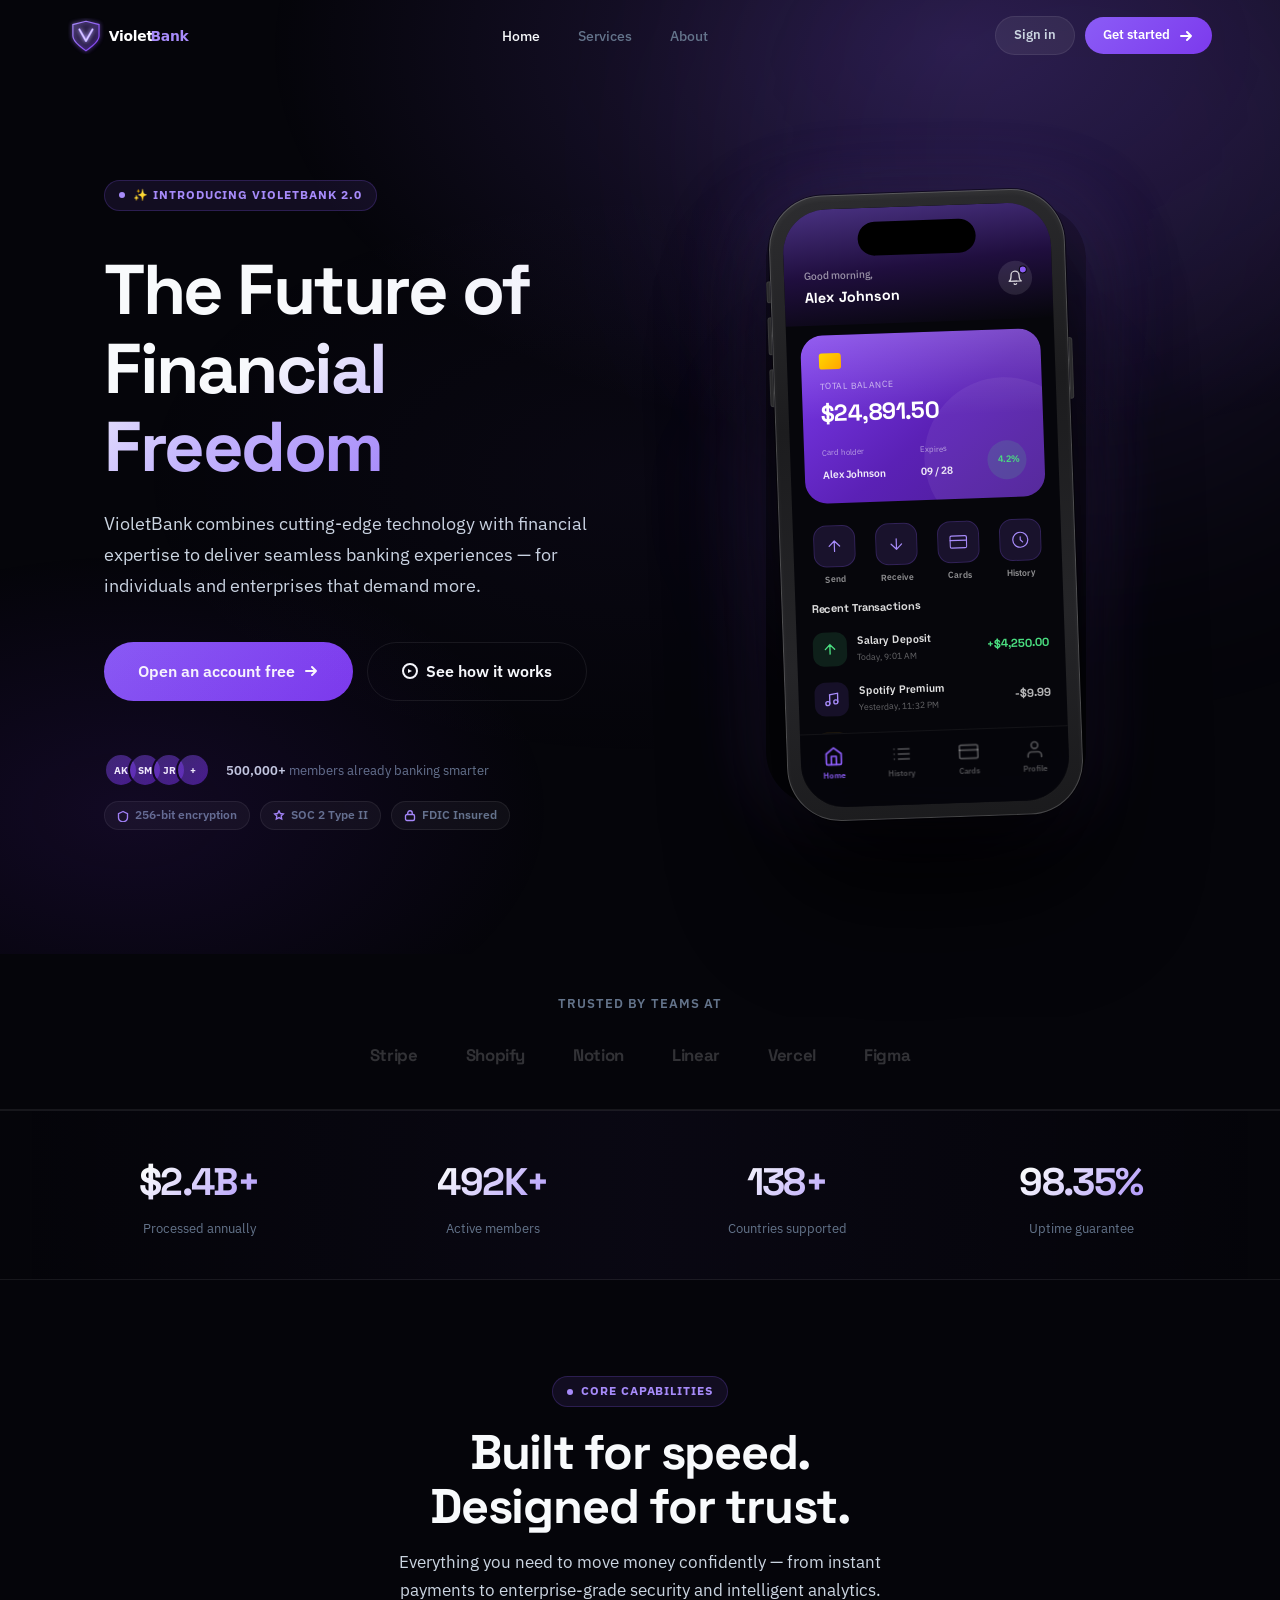
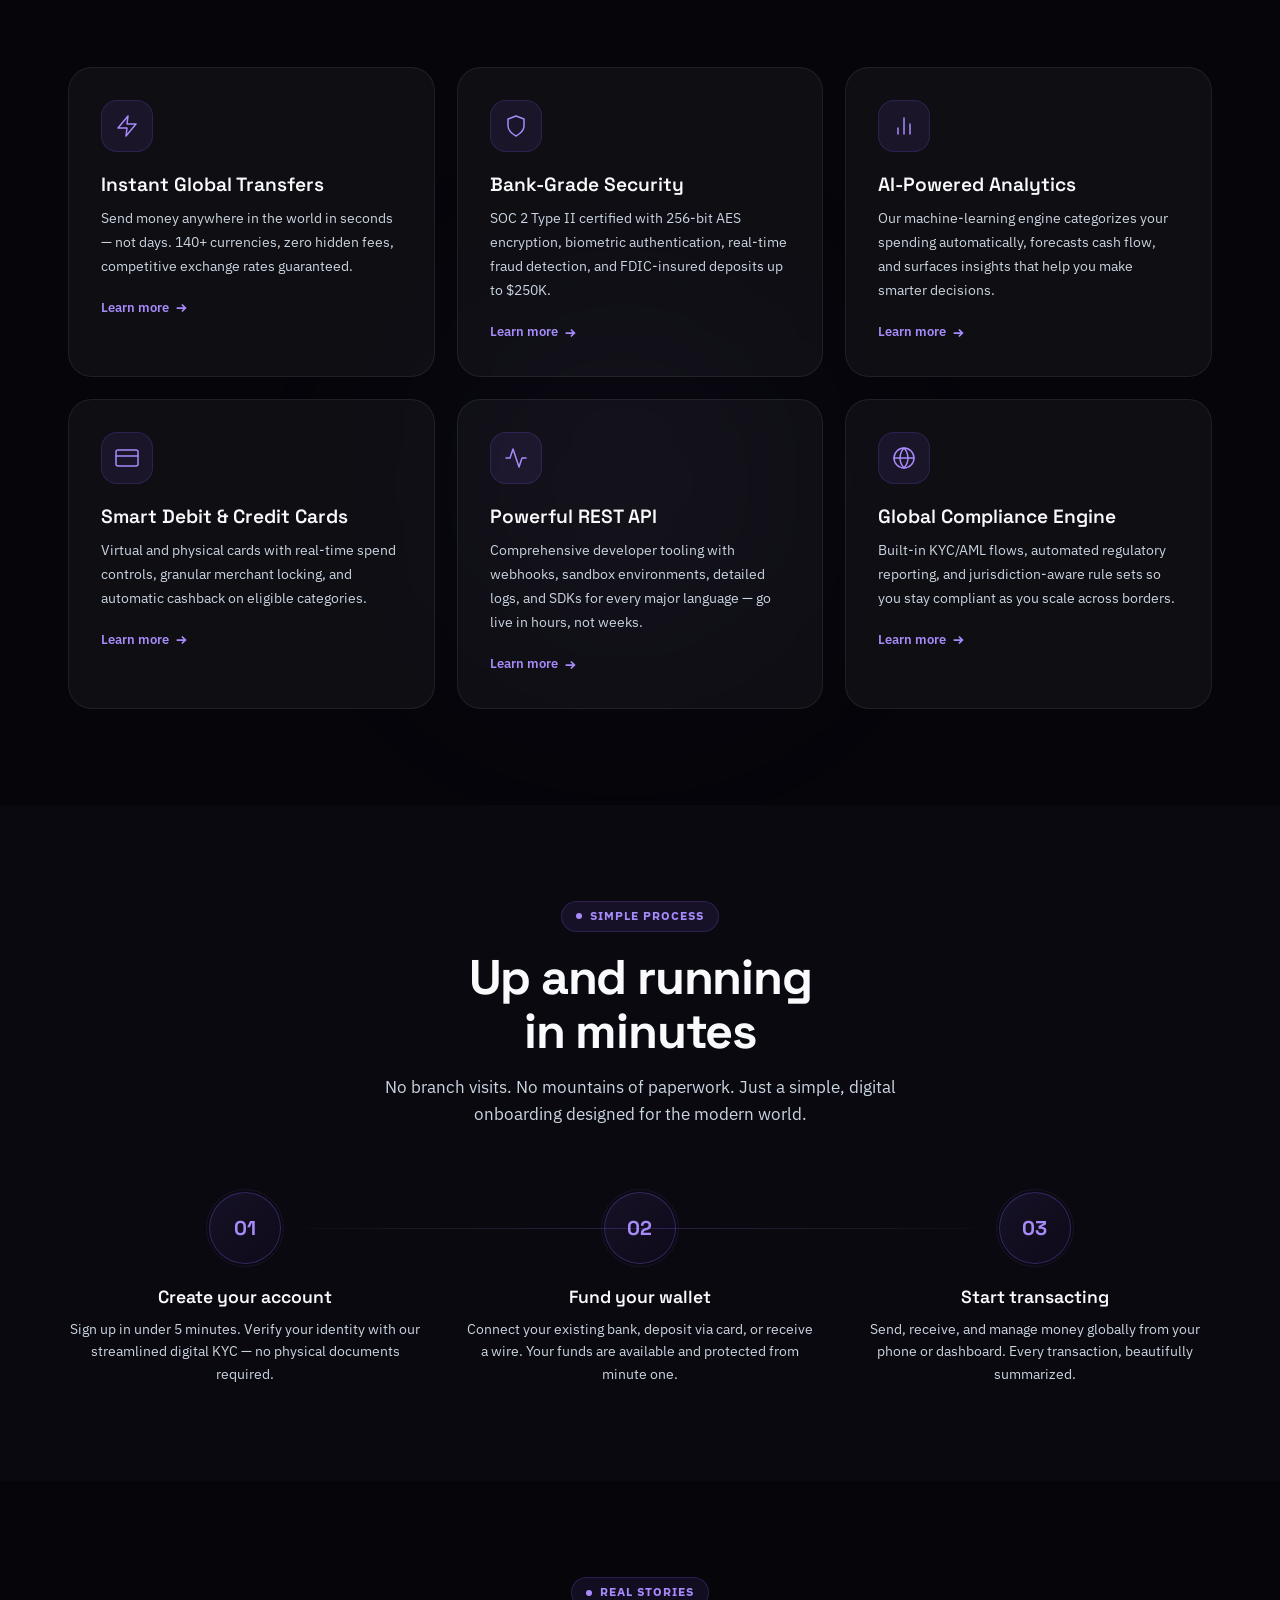
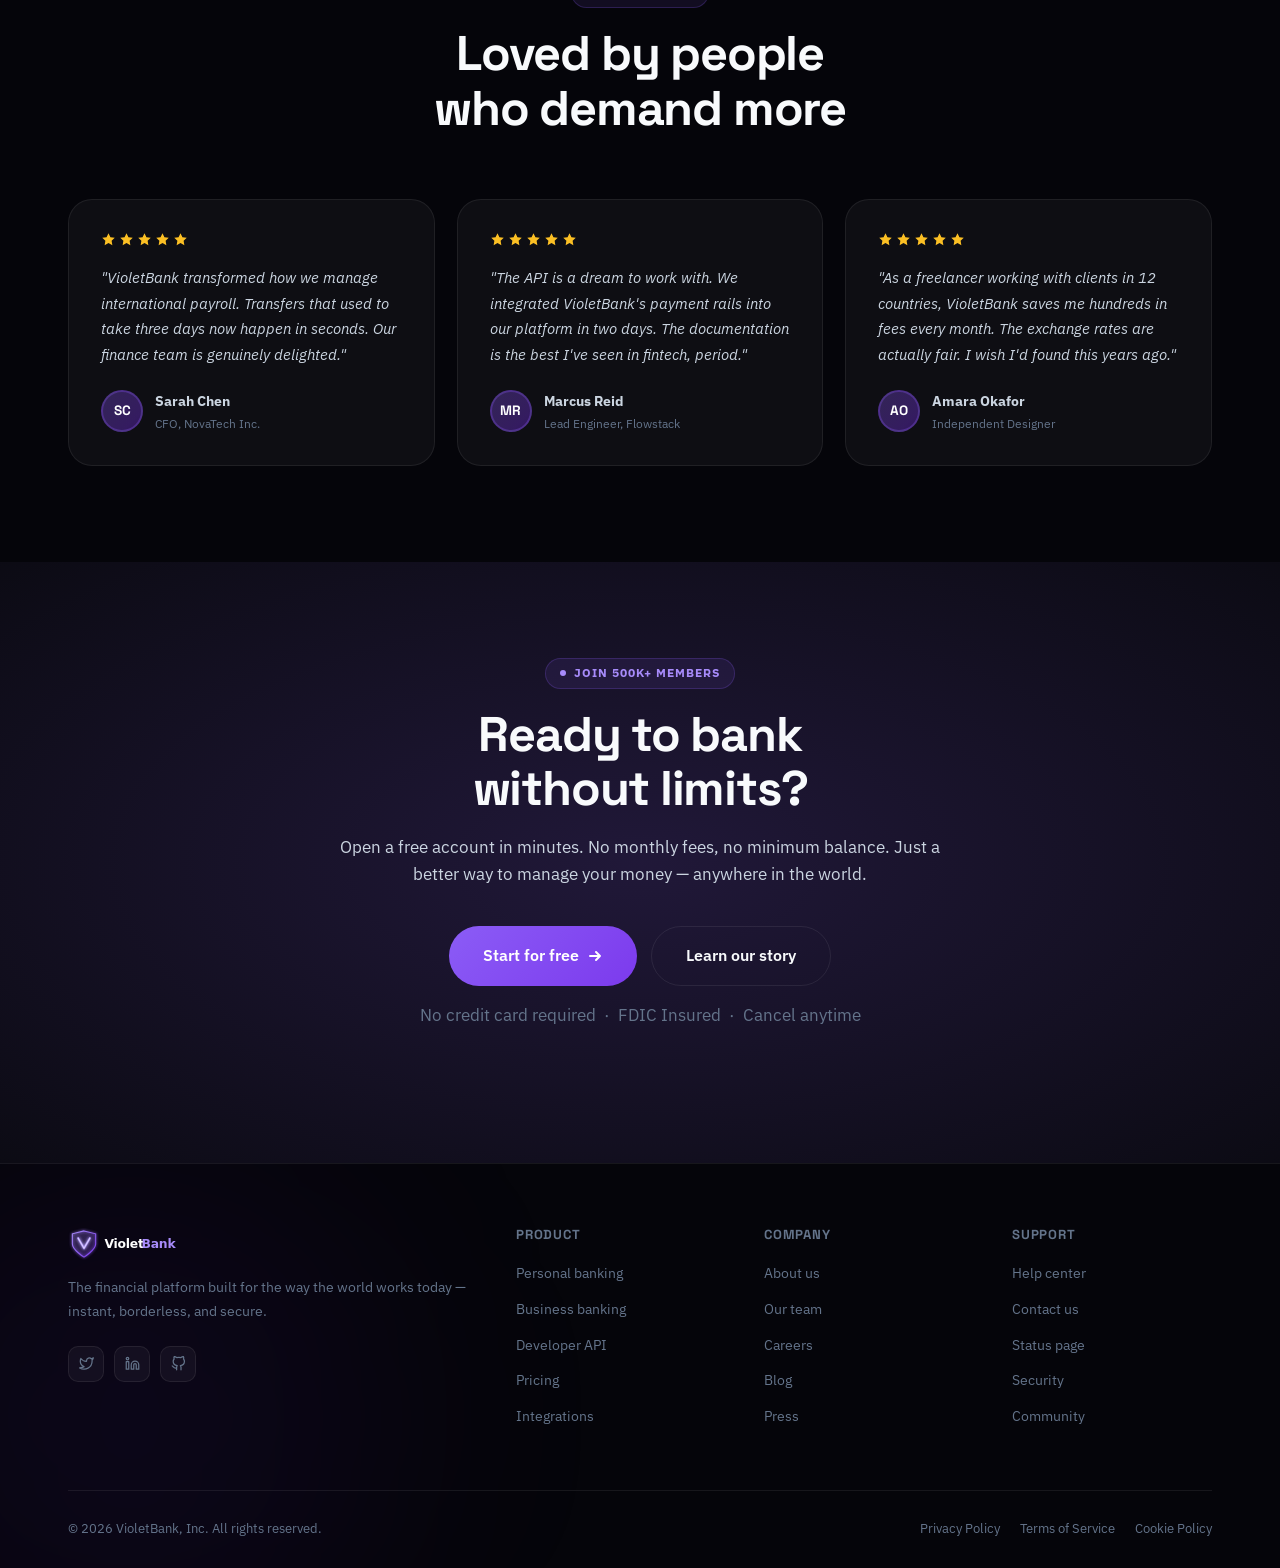
==== commit 19a91470: "Mobile optimisation: responsive layout, touch targets, performance - Move Google Fonts from CSS @imp" ====
--- a/index.html
+++ b/index.html
@@ -7,6 +7,7 @@
   <meta name="description" content="Seamless banking for modern individuals and enterprises. Instant transfers, bank-grade security, and AI-powered analytics." />
   <link rel="preconnect" href="https://fonts.googleapis.com" />
   <link rel="preconnect" href="https://fonts.gstatic.com" crossorigin />
+  <link href="https://fonts.googleapis.com/css2?family=IBM+Plex+Sans:ital,wght@0,300;0,400;0,500;0,600;0,700;1,400&family=Space+Grotesk:wght@400;500;600;700;800&display=swap" rel="stylesheet" />
   <link rel="stylesheet" href="css/style.css" />
 </head>
 <body>
@@ -46,7 +47,8 @@
   <a href="index.html">Home</a>
   <a href="services.html">Services</a>
   <a href="about.html">About</a>
-  <a href="services.html" class="btn btn-primary btn-lg" style="margin-top:12px;">Get started</a>
+  <a href="signin.html" class="btn btn-ghost btn-lg">Sign in</a>
+  <a href="signin.html" class="btn btn-primary btn-lg">Get started</a>
 </div>
 
 <!-- ═══════════════════════════════════════
--- a/css/style.css
+++ b/css/style.css
@@ -3,7 +3,7 @@
    Black & Purple | Modern Fintech | 3-Page Site
    ===================================================== */
 
-@import url('https://fonts.googleapis.com/css2?family=IBM+Plex+Sans:ital,wght@0,300;0,400;0,500;0,600;0,700;1,400&family=Space+Grotesk:wght@400;500;600;700;800&display=swap');
+/* Fonts loaded via <link> in HTML for better performance */
 
 /* ─── Tokens ─── */
 :root {
@@ -36,7 +36,18 @@
 
 /* ─── Reset ─── */
 *, *::before, *::after { box-sizing: border-box; margin: 0; padding: 0; }
-html { scroll-behavior: smooth; -webkit-font-smoothing: antialiased; -moz-osx-font-smoothing: grayscale; }
+html {
+  scroll-behavior: smooth;
+  -webkit-font-smoothing: antialiased;
+  -moz-osx-font-smoothing: grayscale;
+  /* Prevent iOS from auto-scaling text */
+  -webkit-text-size-adjust: 100%;
+  text-size-adjust: 100%;
+}
+/* Prevent 300ms tap delay on all interactive elements */
+a, button, [role="button"], .btn, .faq-q, .hamburger, label { touch-action: manipulation; }
+/* Prevent iOS zoom on input focus (font-size must be >= 16px) */
+input, select, textarea { font-size: max(16px, 1rem); }
 body {
   background: var(--bg);
   color: var(--text);
@@ -153,6 +164,16 @@
   color: var(--text-m); transition: color 200ms;
 }
 .mobile-nav a:hover { color: var(--text); }
+/* Override nav-link font styles when used as a button inside mobile nav */
+.mobile-nav a.btn {
+  font-size: 1rem;
+  width: 260px;
+  max-width: 80vw;
+  justify-content: center;
+  margin-top: 4px;
+}
+.mobile-nav a.btn-primary { color: #fff; }
+.mobile-nav a.btn-ghost { color: var(--text-2); }
 
 /* ─── Buttons ─── */
 .btn {
@@ -811,8 +832,8 @@
    RESPONSIVE
    ==================================================== */
 @media (max-width: 1024px) {
-  .hero-grid { grid-template-columns: 1fr; gap: 56px; }
-  .hero-desc { max-width: 100%; }
+  .hero-grid { grid-template-columns: 1fr; gap: 48px; }
+  .hero-desc { max-width: 100%; text-align: center; }
   .hero-actions { justify-content: center; }
   .hero-trust { justify-content: center; }
   .hero-badges { justify-content: center; }
@@ -843,34 +864,134 @@
   .nav-links, .nav-actions .btn-ghost { display: none; }
   .hamburger { display: flex; }
   .mobile-nav { display: flex; }
-  h1 { font-size: clamp(2.2rem, 9vw, 3.6rem); }
-  h2 { font-size: clamp(1.7rem, 6vw, 2.4rem); }
-  .section { padding-block: 64px; }
-  .section-sm { padding-block: 48px; }
+
+  h1 { font-size: clamp(2.1rem, 8.5vw, 3.4rem); }
+  h2 { font-size: clamp(1.65rem, 5.5vw, 2.3rem); }
+
+  /* Sections: less vertical whitespace on mobile */
+  .section { padding-block: 60px; }
+  .section-sm { padding-block: 40px; }
+  .section-header { margin-bottom: 40px; }
+  .section-header p { font-size: 1rem; }
+
+  /* Hero: reduce top padding so content isn't pushed far down */
+  .hero { padding-top: calc(var(--nav-h) + 44px); padding-bottom: 60px; min-height: auto; }
+  .hero-desc { font-size: 1rem; line-height: 1.65; }
+
+  /* Page hero (Services / About) */
+  .page-hero { padding-top: calc(var(--nav-h) + 44px); padding-bottom: 52px; }
+  .page-hero p { font-size: 1rem; }
+
+  /* Cards: tighter padding on mobile */
+  .card { padding: 24px; }
+
+  /* Buttons: ensure minimum 44px touch target */
+  .btn-sm { min-height: 44px; padding: 10px 20px; }
+
+  /* Grids */
   .features-grid { grid-template-columns: 1fr; }
   .services-grid { grid-template-columns: 1fr; }
-  .pricing-grid { grid-template-columns: 1fr; max-width: 400px; margin-inline: auto; }
-  .how-grid { grid-template-columns: 1fr; gap: 32px; }
+  .pricing-grid { grid-template-columns: 1fr; max-width: 420px; margin-inline: auto; }
+  .how-grid { grid-template-columns: 1fr; gap: 28px; }
   .how-connector { display: none; }
   .t-grid { grid-template-columns: 1fr; }
   .values-grid { grid-template-columns: 1fr 1fr; }
   .team-grid { grid-template-columns: repeat(2, 1fr); }
-  .footer-grid { grid-template-columns: 1fr; gap: 28px; }
-  .footer-bottom { flex-direction: column; align-items: flex-start; gap: 12px; }
-  .trust-logos { gap: 28px; }
-  .iphone { width: 268px; height: 570px; }
-  .iphone-glow { width: 280px; height: 280px; }
+
+  /* Footer: brand spans full row, 3 link cols side by side */
+  .footer-grid { grid-template-columns: repeat(3, 1fr); gap: 24px 16px; }
+  .footer-brand { grid-column: 1 / -1; }
+  .footer-col h4 { font-size: 0.78rem; margin-bottom: 12px; }
+  .footer-col a { font-size: 0.82rem; }
+  .footer-bottom { flex-direction: column; align-items: flex-start; gap: 10px; }
+  .footer-legal { flex-wrap: wrap; gap: 12px; }
+
+  .trust-logos { gap: 24px; }
+
+  /* iPhone: scaled to fit comfortably */
+  .iphone { width: 256px; height: 544px; border-radius: 50px; }
+  .iphone-glow { width: 260px; height: 260px; }
+  .iphone-outer-glow { width: 288px; height: 560px; }
+
   .stats-grid { grid-template-columns: repeat(2, 1fr); gap: 20px; }
+  .impact-grid { grid-template-columns: repeat(2, 1fr); }
 }
 
 @media (max-width: 520px) {
-  .container { padding-inline: 18px; }
+  .container { padding-inline: 16px; }
+
+  h1 { font-size: clamp(1.9rem, 7.5vw, 2.8rem); }
+
+  .section { padding-block: 48px; }
+  .section-sm { padding-block: 32px; }
+  .section-header { margin-bottom: 32px; }
+
+  /* Hero: more aggressive padding reduction */
+  .hero { padding-top: calc(var(--nav-h) + 28px); padding-bottom: 44px; }
+  .page-hero { padding-top: calc(var(--nav-h) + 28px); padding-bottom: 36px; }
+
+  /* Cards */
+  .card { padding: 20px; }
+
+  /* Hero actions: stack buttons full width */
+  .hero-actions { flex-direction: column; align-items: stretch; }
+  .btn-lg { width: 100%; justify-content: center; }
+  /* But don't force CTA section buttons full width */
+  .cta-actions .btn-lg { width: auto; }
+  .cta-actions { flex-direction: column; align-items: center; }
+
+  /* Footer: collapse to single column on small phones */
+  .footer-grid { grid-template-columns: 1fr; gap: 24px; }
+  .footer-brand { grid-column: auto; }
+
+  /* iPhone: smaller on small phones */
+  .iphone { width: 224px; height: 474px; border-radius: 44px; padding: 12px; }
+  .iphone-glow { width: 220px; height: 220px; }
+  .iphone-outer-glow { width: 256px; height: 490px; }
+  .di { width: 92px; height: 28px; top: 12px; }
+  .app-hdr { padding-top: 50px; padding-inline: 16px; }
+
+  /* Grids */
   .values-grid { grid-template-columns: 1fr; }
   .team-grid { grid-template-columns: 1fr 1fr; }
-  .hero-actions { flex-direction: column; align-items: stretch; }
-  .btn-lg { width: 100%; }
   .impact-grid { grid-template-columns: repeat(2, 1fr); }
   .stats-grid { grid-template-columns: 1fr 1fr; }
+  .pricing-grid { max-width: 100%; }
+
+  .trust-logos { gap: 18px; }
+
+  /* FAQ: tighter padding */
+  .faq-q { padding: 14px 16px; font-size: 0.9rem; }
+  .faq-a { padding: 0 16px; }
+  .faq-item.open .faq-a { padding: 14px 16px 18px; }
+
+  /* How-it-works: less gap */
+  .how-num { width: 60px; height: 60px; font-size: 1.1rem; margin-bottom: 18px; }
+}
+
+/* Very small phones (SE, older Androids) */
+@media (max-width: 380px) {
+  h1 { font-size: 1.8rem; }
+  h2 { font-size: 1.5rem; }
+  h3 { font-size: 1.05rem; }
+
+  .hero-desc { font-size: 0.95rem; }
+  .section-label { font-size: 0.68rem; }
+
+  /* iPhone: smallest size */
+  .iphone { width: 200px; height: 424px; border-radius: 40px; padding: 10px; }
+  .iphone-screen { border-radius: 32px; }
+  .iphone-glow { width: 200px; height: 200px; }
+  .iphone-outer-glow { width: 228px; height: 440px; }
+  .di { width: 80px; height: 26px; top: 10px; }
+  .app-hdr { padding-top: 44px; padding-inline: 12px; }
+  .app-bal-amount { font-size: 1.2rem; }
+
+  /* Mobile nav text */
+  .mobile-nav a:not(.btn) { font-size: 1.75rem; }
+
+  /* Stats: ensure they don't overflow */
+  .stat-val { font-size: 1.6rem; }
 }
 
 @media (prefers-reduced-motion: reduce) {
